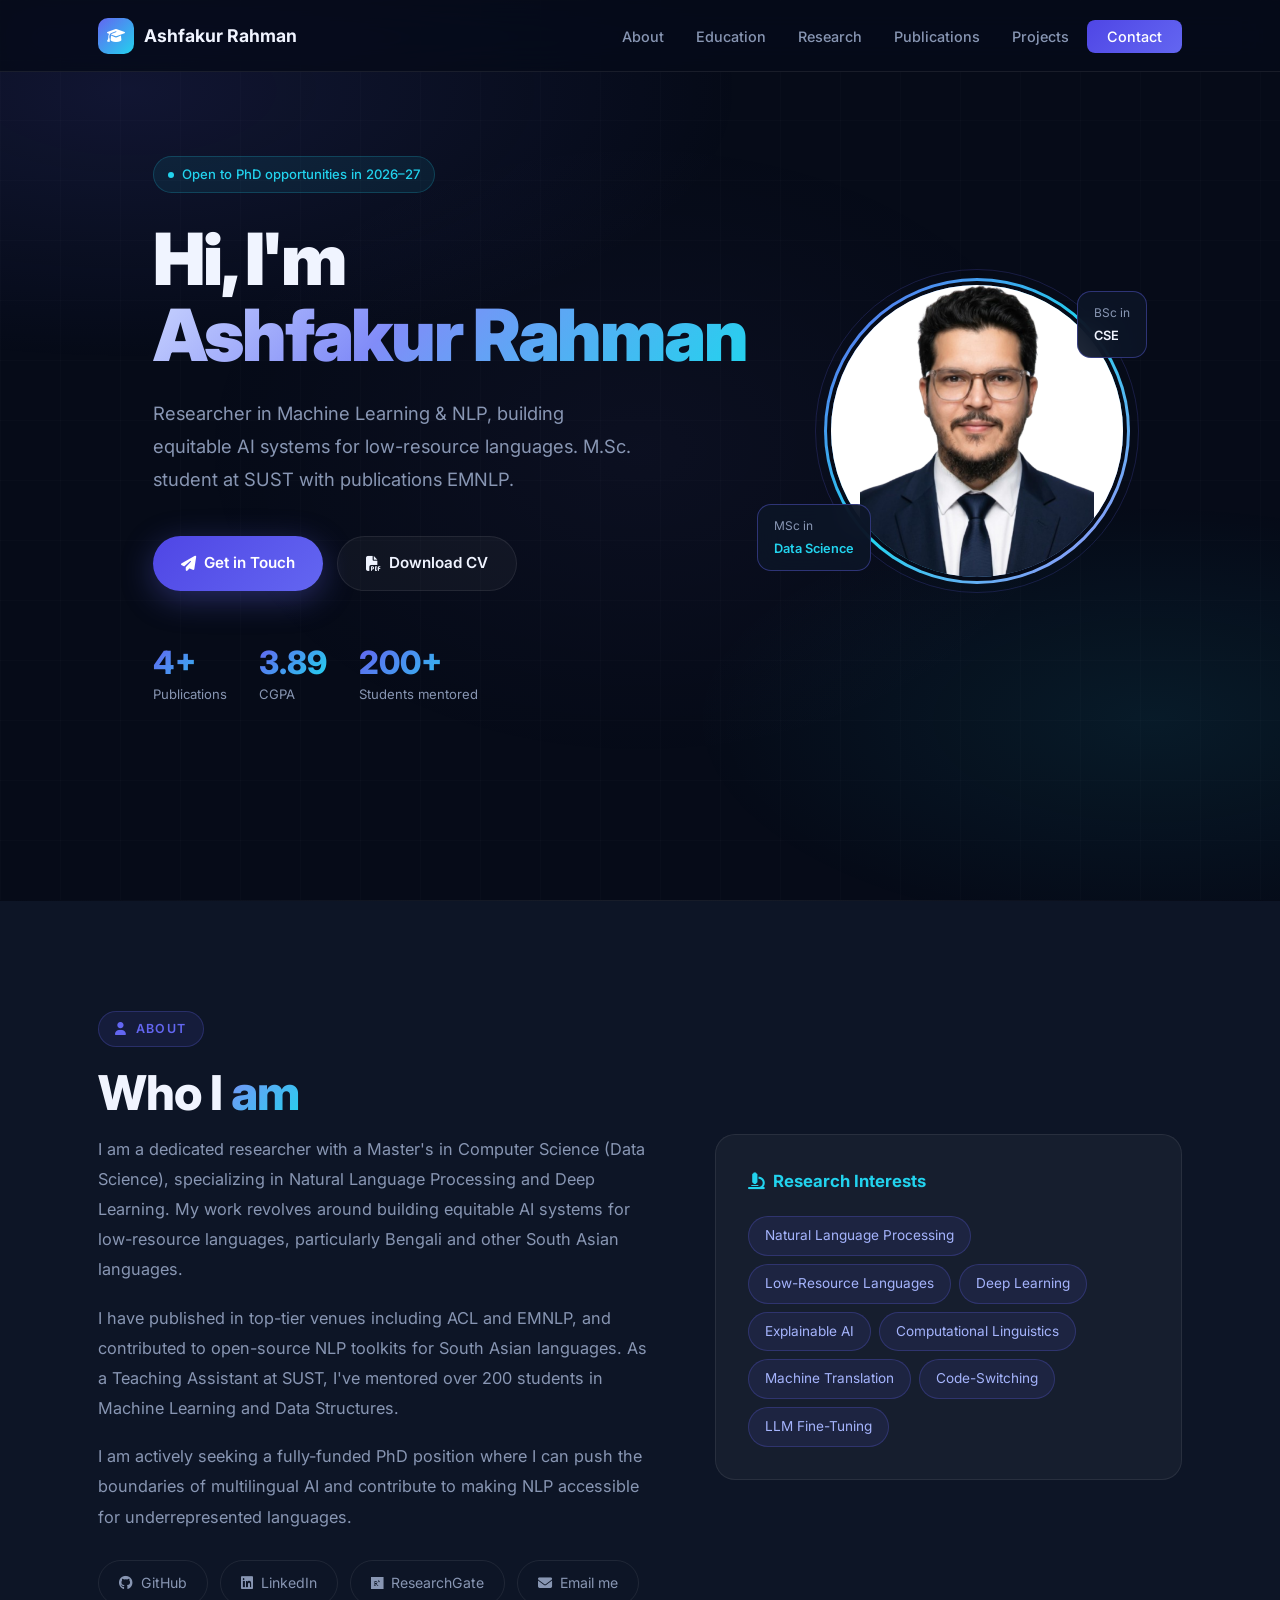
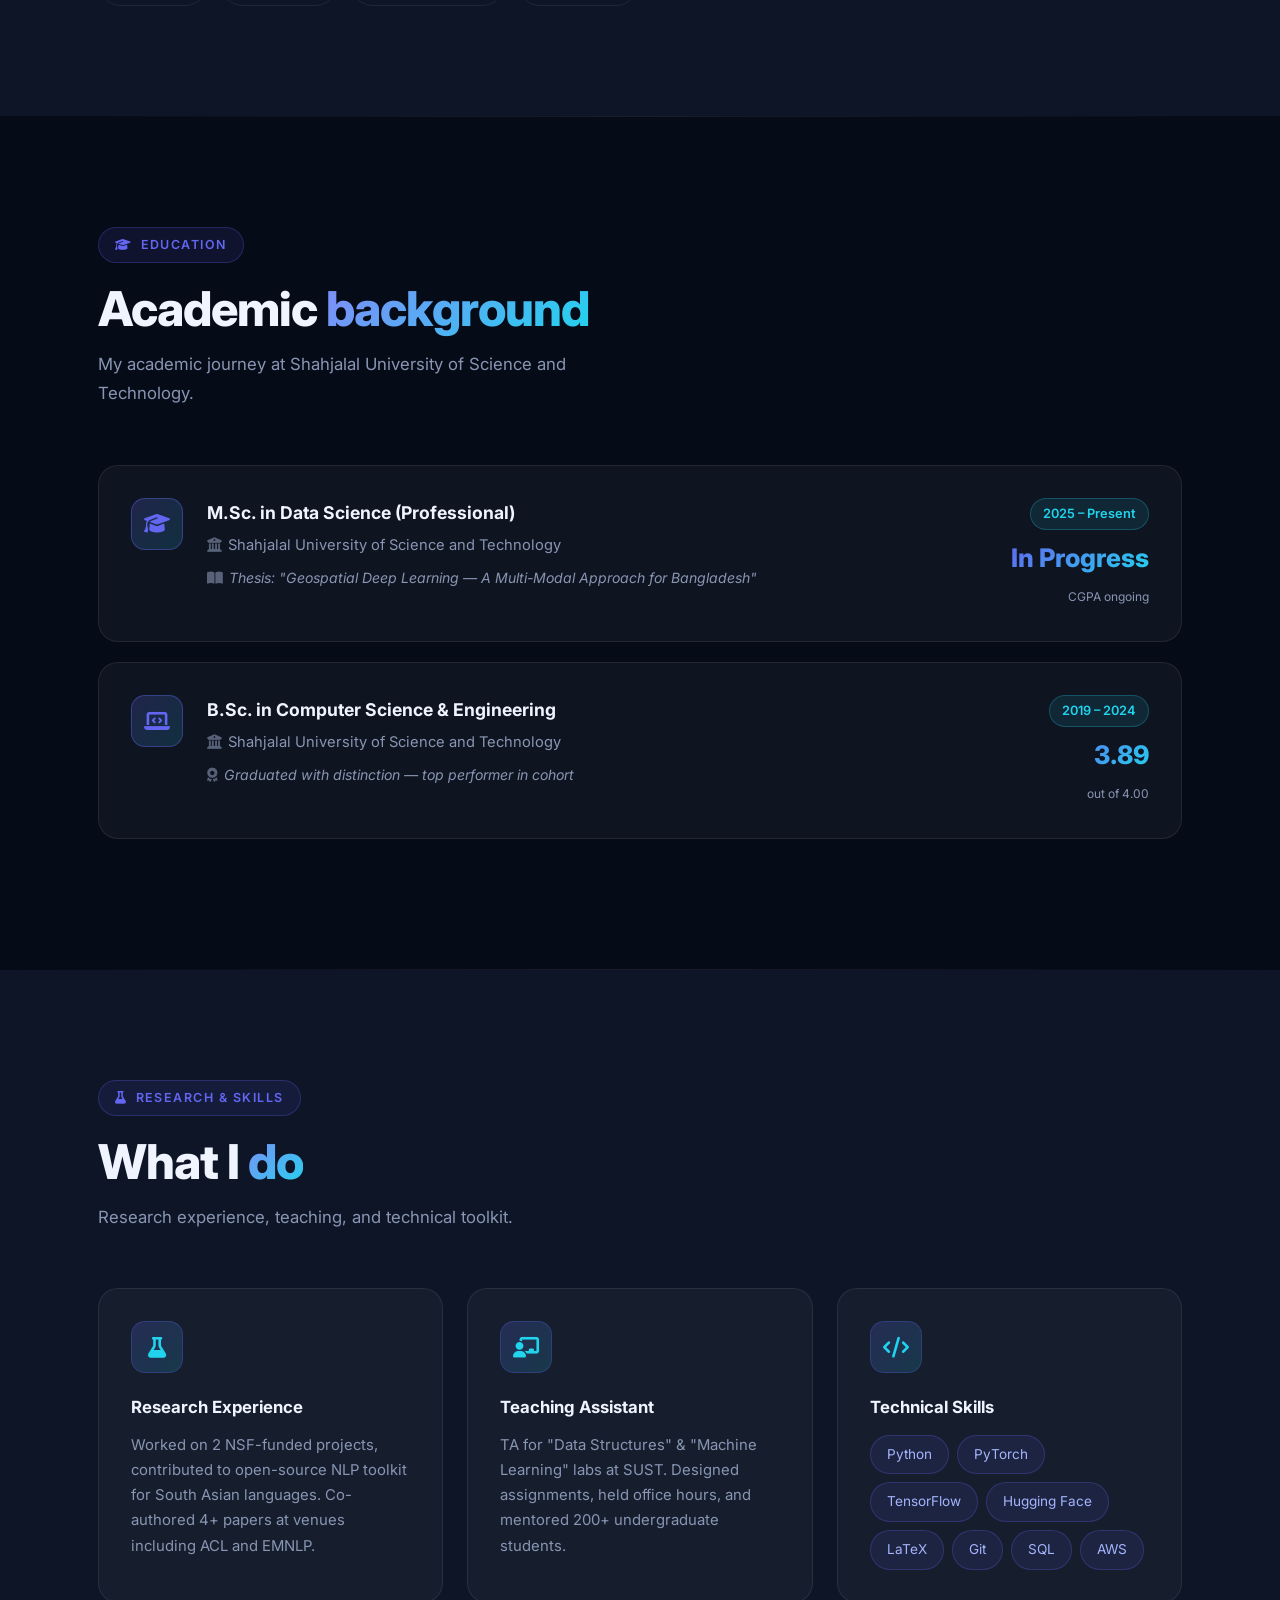
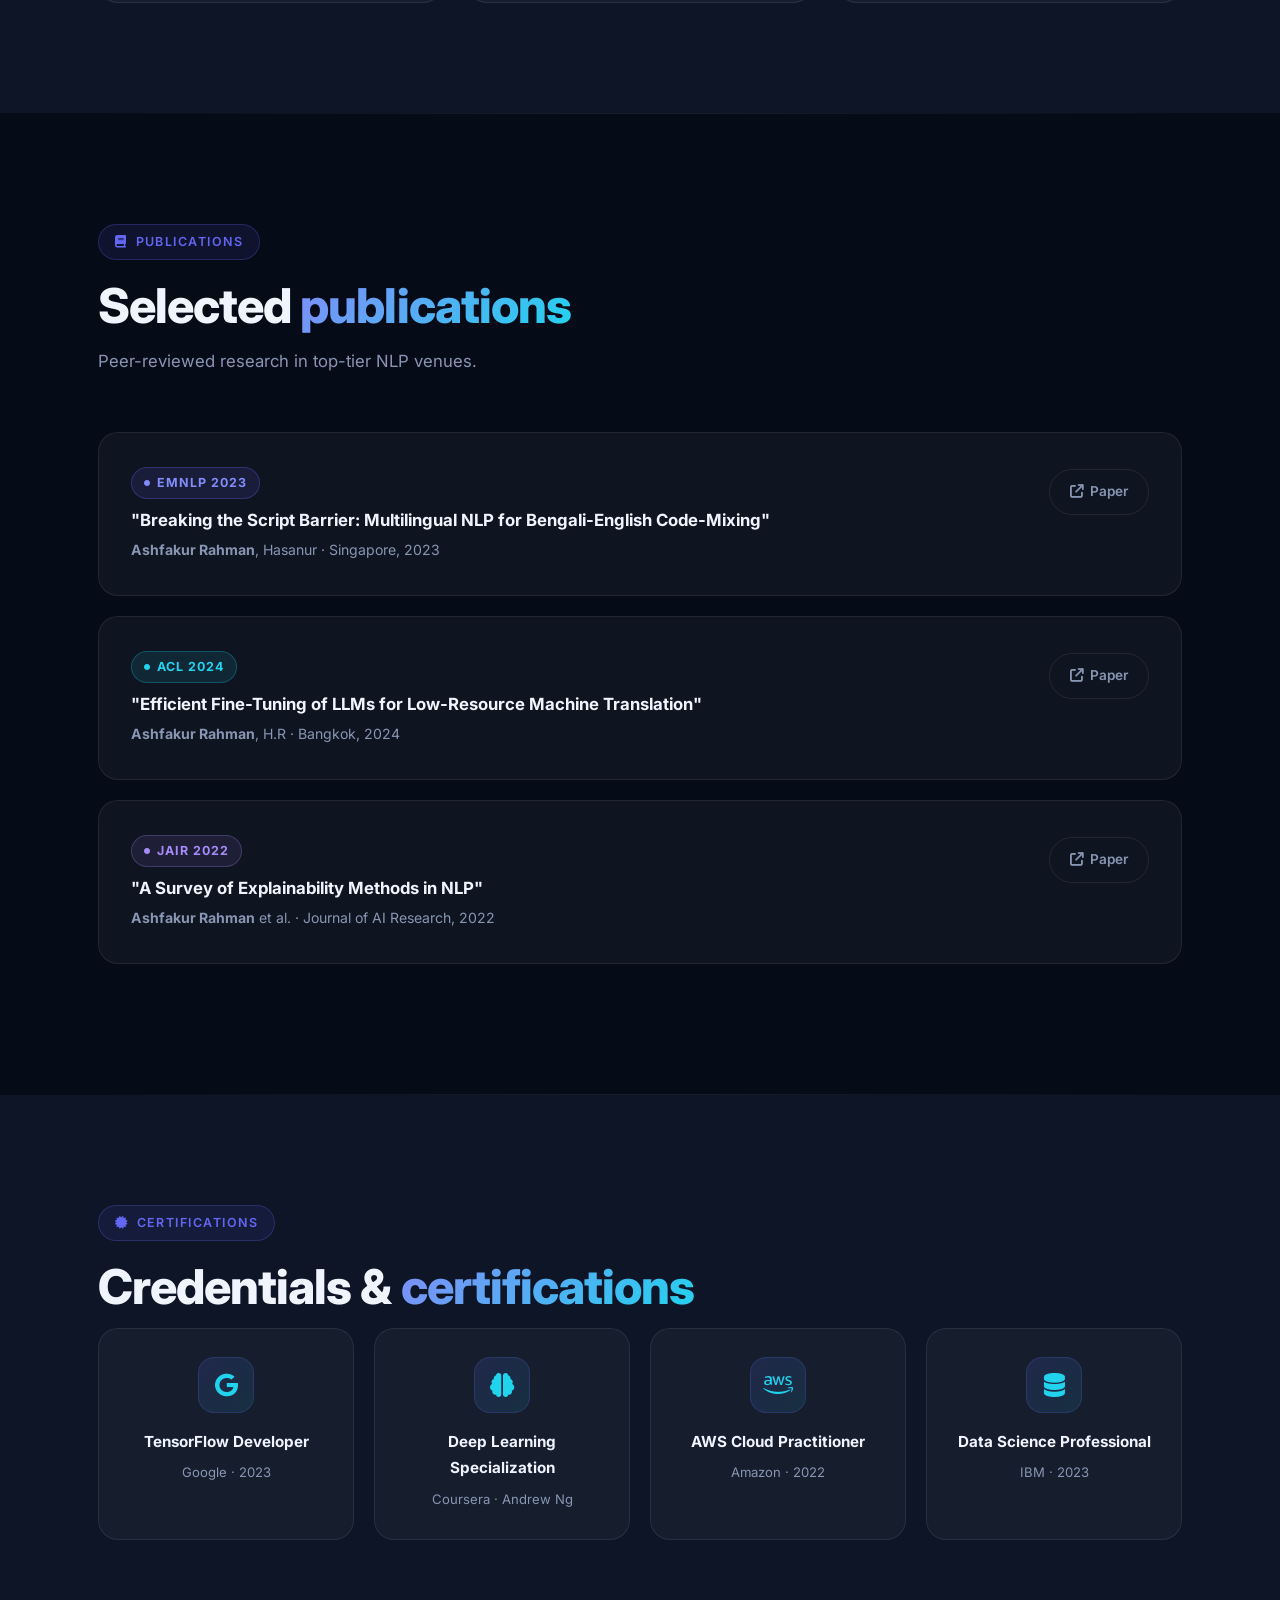
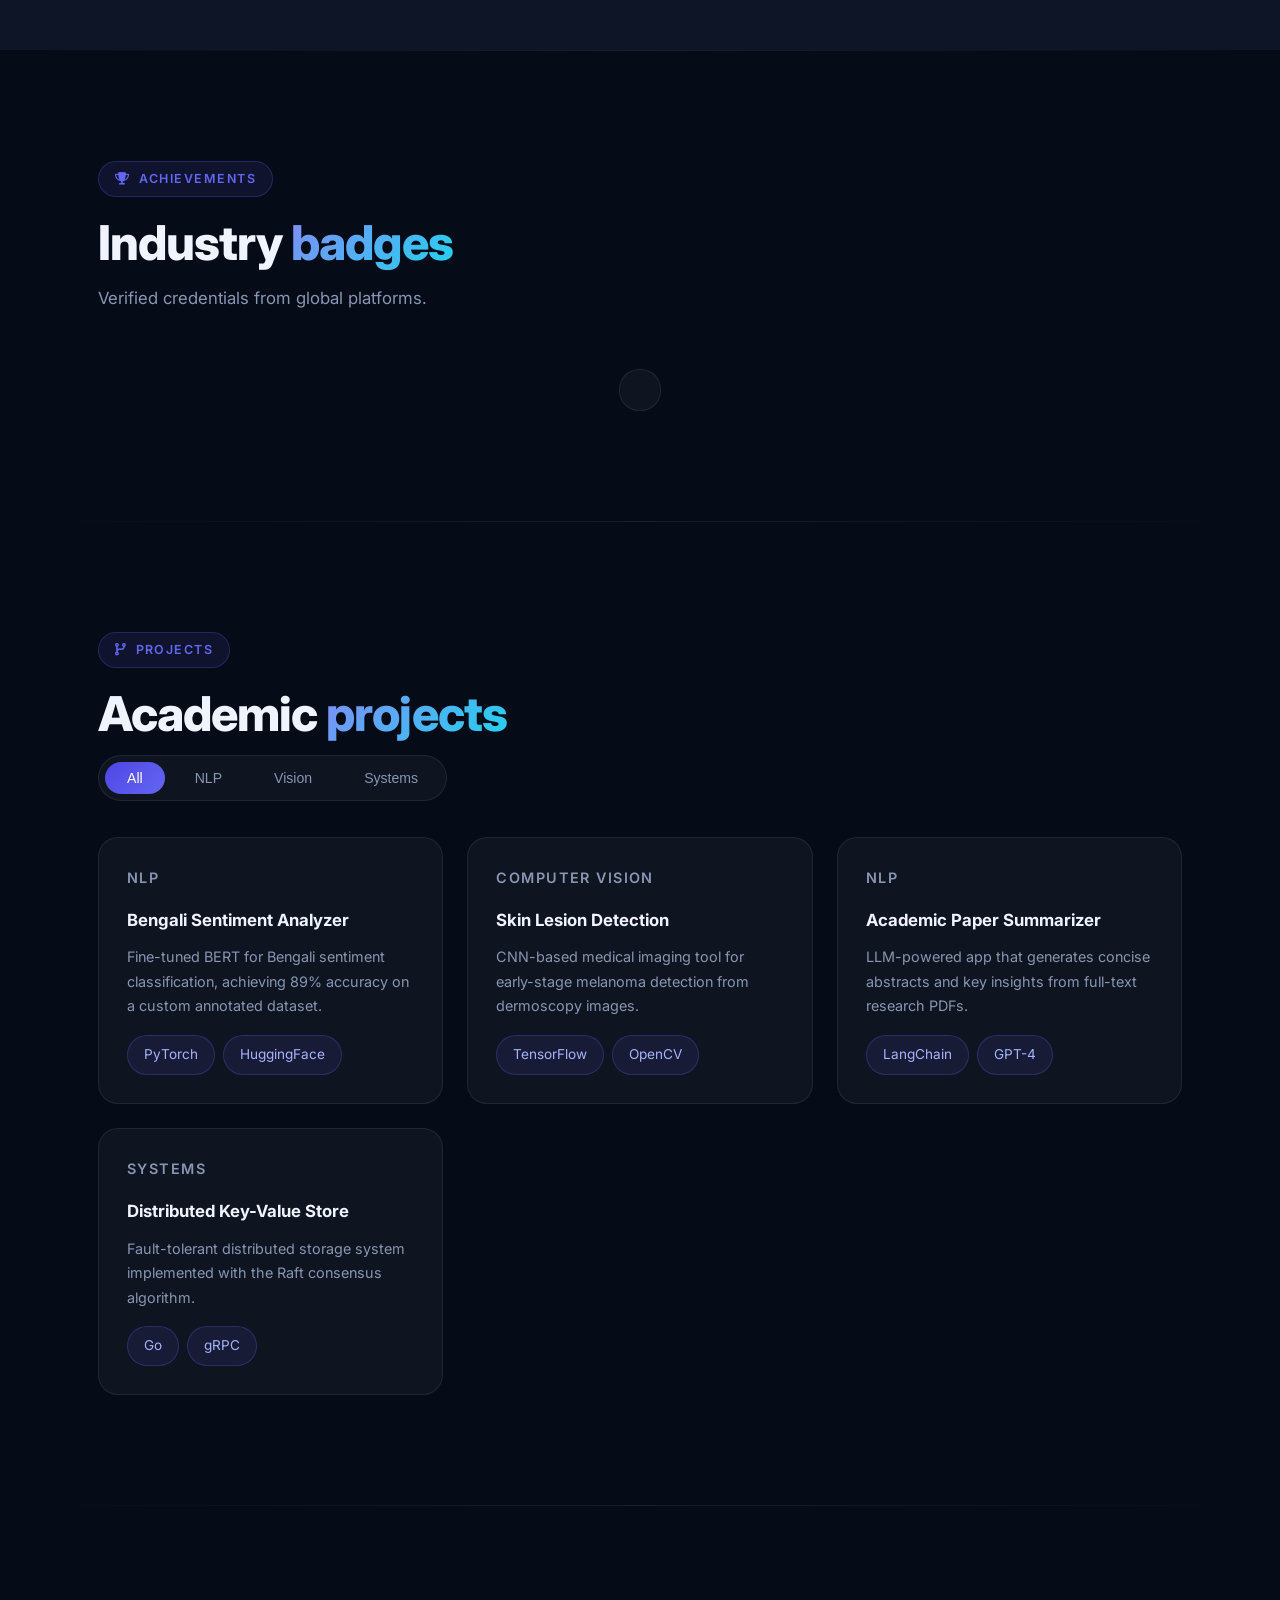
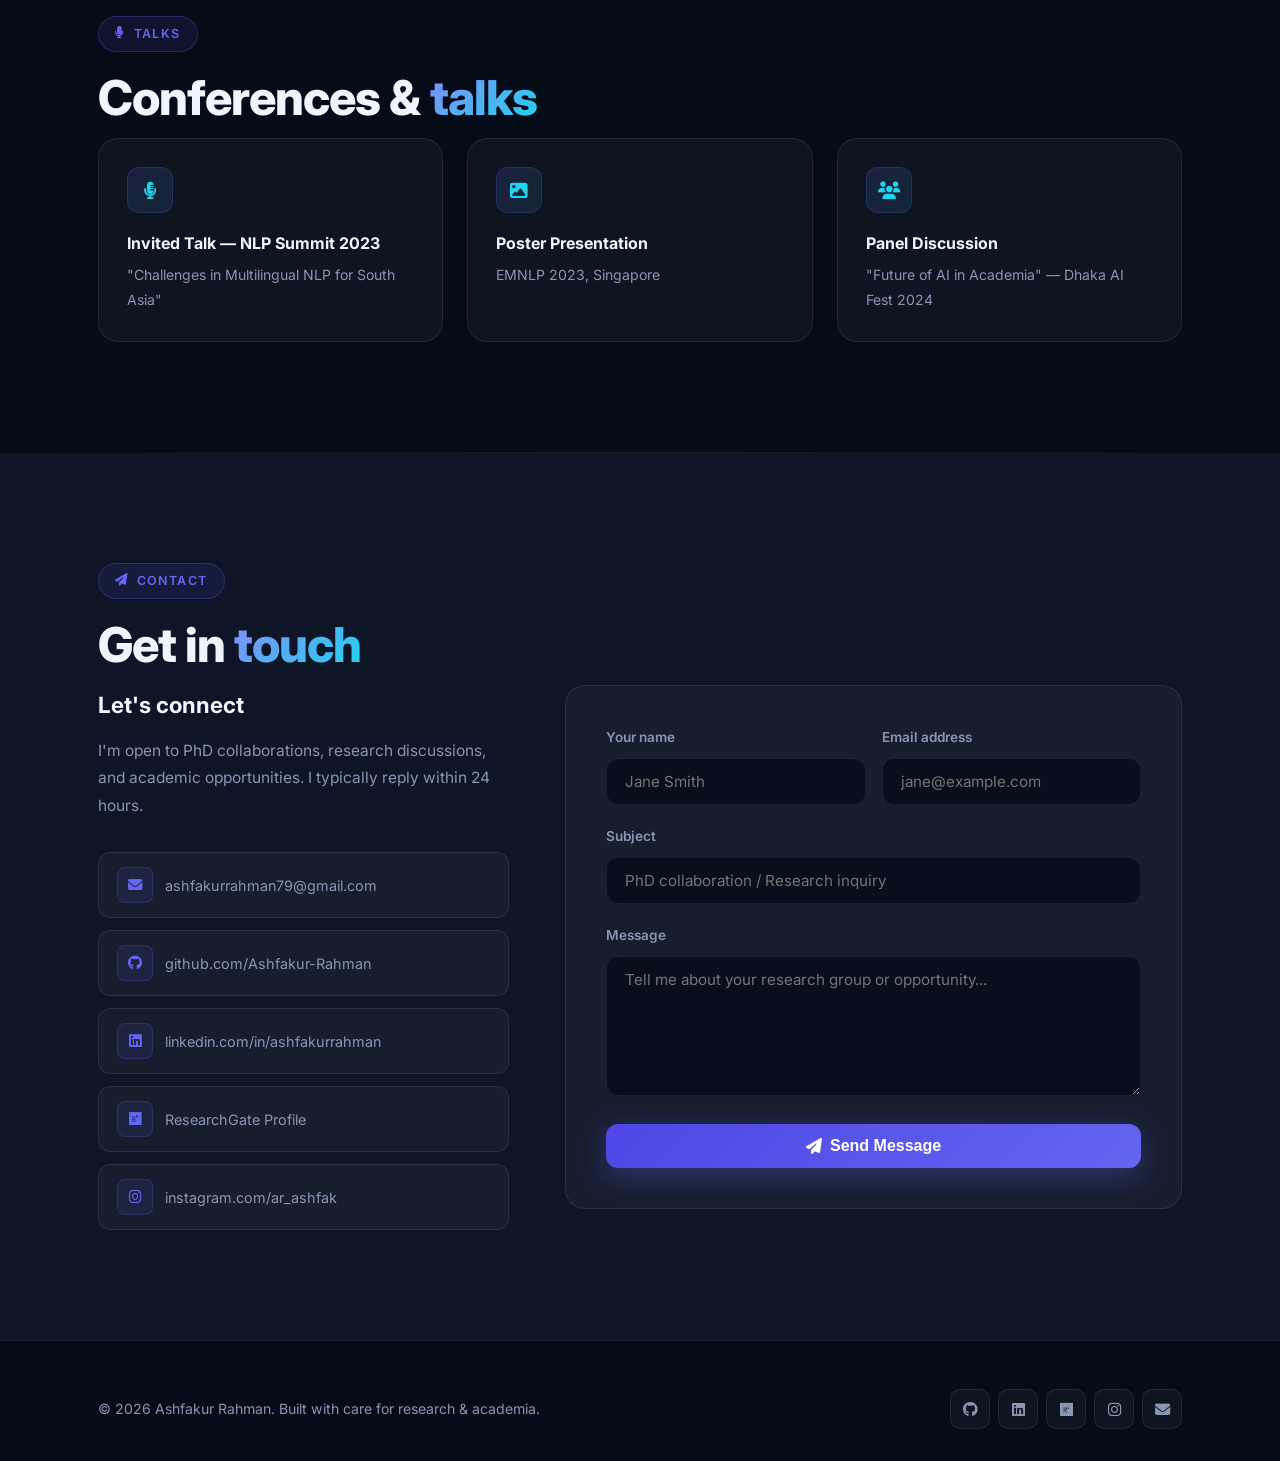
==== index.html @ 9d77452c "Update index.html" ====
<!DOCTYPE html>
<html lang="en">
<head>
  <meta charset="UTF-8" />
  <meta name="viewport" content="width=device-width, initial-scale=1.0" />
  <meta name="description" content="Academic Portfolio of Ashfakur Rahman - PhD Applicant, Researcher, Machine Learning & NLP" />
  <title>Ashfakur Rahman | Academic Portfolio</title>
  <link rel="stylesheet" href="https://unpkg.com/aos@2.3.1/dist/aos.css" />
  <link rel="stylesheet" href="https://cdnjs.cloudflare.com/ajax/libs/font-awesome/6.5.1/css/all.min.css" />
  <link rel="preconnect" href="https://fonts.googleapis.com">
  <link rel="preconnect" href="https://fonts.gstatic.com" crossorigin>
  <link href="https://fonts.googleapis.com/css2?family=Inter:wght@300;400;500;600;700;800;900&family=JetBrains+Mono:wght@400;500&display=swap" rel="stylesheet">
  <style>
    *, *::before, *::after { margin: 0; padding: 0; box-sizing: border-box; }

    :root {
      --primary: #6366f1;
      --primary-dark: #4f46e5;
      --accent: #22d3ee;
      --accent2: #a78bfa;
      --bg: #060b18;
      --bg2: #0d1526;
      --surface: rgba(255,255,255,0.04);
      --surface-hover: rgba(255,255,255,0.07);
      --border: rgba(255,255,255,0.08);
      --border-accent: rgba(99,102,241,0.4);
      --text: #f0f4ff;
      --text-muted: #8896b3;
      --text-dim: #4a5568;
      --radius: 20px;
      --radius-sm: 12px;
      --t: 0.3s cubic-bezier(0.4,0,0.2,1);
      --glow-primary: 0 0 40px rgba(99,102,241,0.2);
      --glow-accent: 0 0 30px rgba(34,211,238,0.15);
    }

    html { scroll-behavior: smooth; }

    body {
      font-family: 'Inter', system-ui, sans-serif;
      background: var(--bg);
      color: var(--text);
      line-height: 1.75;
      overflow-x: hidden;
    }

    /* Animated BG */
    body::before {
      content: '';
      position: fixed;
      inset: 0;
      background:
        radial-gradient(ellipse 80% 50% at 10% 10%, rgba(99,102,241,0.12) 0%, transparent 60%),
        radial-gradient(ellipse 60% 40% at 90% 80%, rgba(34,211,238,0.08) 0%, transparent 60%),
        radial-gradient(ellipse 50% 50% at 50% 50%, rgba(167,139,250,0.04) 0%, transparent 70%);
      z-index: -1;
    }

    /* Grid overlay */
    body::after {
      content: '';
      position: fixed;
      inset: 0;
      background-image: linear-gradient(rgba(255,255,255,0.015) 1px, transparent 1px),
                        linear-gradient(90deg, rgba(255,255,255,0.015) 1px, transparent 1px);
      background-size: 60px 60px;
      z-index: -1;
    }

    a { color: inherit; text-decoration: none; }

    .container { max-width: 1140px; margin: 0 auto; padding: 0 28px; }

    section { padding: 110px 0; }

    .section-label {
      display: inline-flex;
      align-items: center;
      gap: 8px;
      font-size: 0.78rem;
      font-weight: 600;
      letter-spacing: 0.12em;
      text-transform: uppercase;
      color: var(--primary);
      background: rgba(99,102,241,0.1);
      border: 1px solid rgba(99,102,241,0.25);
      padding: 6px 16px;
      border-radius: 50px;
      margin-bottom: 20px;
    }

    .section-title {
      font-size: clamp(2rem, 4vw, 3rem);
      font-weight: 800;
      line-height: 1.1;
      margin-bottom: 14px;
      letter-spacing: -0.02em;
    }

    .section-title .grad {
      background: linear-gradient(135deg, #818cf8 0%, #22d3ee 100%);
      -webkit-background-clip: text;
      -webkit-text-fill-color: transparent;
    }

    .section-sub {
      font-size: 1.05rem;
      color: var(--text-muted);
      margin-bottom: 56px;
      max-width: 540px;
    }

    /* ===== NAVBAR ===== */
    header {
      position: fixed;
      top: 0; left: 0;
      width: 100%;
      z-index: 1000;
      padding: 0;
    }

    header::before {
      content: '';
      position: absolute;
      inset: 0;
      background: rgba(6,11,24,0.85);
      backdrop-filter: blur(20px) saturate(180%);
      border-bottom: 1px solid var(--border);
      z-index: -1;
    }

    nav {
      display: flex;
      justify-content: space-between;
      align-items: center;
      height: 72px;
    }

    .logo {
      display: flex;
      align-items: center;
      gap: 10px;
      font-size: 1.1rem;
      font-weight: 700;
      color: var(--text);
    }

    .logo-icon {
      width: 36px; height: 36px;
      background: linear-gradient(135deg, var(--primary), var(--accent));
      border-radius: 10px;
      display: flex;
      align-items: center;
      justify-content: center;
      font-size: 0.9rem;
      font-weight: 800;
      color: white;
      font-family: 'JetBrains Mono', monospace;
    }

    .nav-links {
      display: flex;
      align-items: center;
      gap: 4px;
      list-style: none;
    }

    .nav-links a {
      font-size: 0.9rem;
      font-weight: 500;
      padding: 8px 14px;
      border-radius: 8px;
      color: var(--text-muted);
      transition: color var(--t), background var(--t);
    }

    .nav-links a:hover {
      color: var(--text);
      background: var(--surface-hover);
    }

    .nav-cta {
      background: linear-gradient(135deg, var(--primary-dark), var(--primary)) !important;
      color: white !important;
      padding: 8px 20px !important;
    }

    .hamburger {
      display: none;
      background: none;
      border: none;
      color: var(--text);
      font-size: 1.4rem;
      cursor: pointer;
      padding: 8px;
    }

    .mobile-menu {
      display: none;
      position: fixed;
      top: 72px; right: 0;
      width: 260px;
      background: rgba(6,11,24,0.98);
      backdrop-filter: blur(20px);
      border-left: 1px solid var(--border);
      border-bottom: 1px solid var(--border);
      border-radius: 0 0 0 var(--radius);
      padding: 20px;
      flex-direction: column;
      gap: 4px;
      z-index: 999;
      transform: translateX(100%);
      transition: transform var(--t);
    }

    .mobile-menu.active {
      display: flex;
      transform: translateX(0);
    }

    .mobile-menu a {
      padding: 12px 16px;
      border-radius: 10px;
      font-size: 0.95rem;
      color: var(--text-muted);
      transition: all var(--t);
    }

    .mobile-menu a:hover {
      background: var(--surface);
      color: var(--text);
    }

    /* ===== HERO ===== */
    .hero {
      min-height: 100vh;
      display: flex;
      align-items: center;
      padding-top: 72px;
      position: relative;
    }

    .hero-inner {
      display: grid;
      grid-template-columns: 1fr auto;
      gap: 80px;
      align-items: center;
      width: 100%;
    }

    .hero-badge {
      display: inline-flex;
      align-items: center;
      gap: 8px;
      background: rgba(34,211,238,0.08);
      border: 1px solid rgba(34,211,238,0.2);
      color: var(--accent);
      font-size: 0.82rem;
      font-weight: 500;
      padding: 6px 14px;
      border-radius: 50px;
      margin-bottom: 28px;
    }

    .hero-badge .dot {
      width: 6px; height: 6px;
      background: var(--accent);
      border-radius: 50%;
      animation: pulse 2s infinite;
    }

    @keyframes pulse {
      0%, 100% { opacity: 1; transform: scale(1); }
      50% { opacity: 0.5; transform: scale(0.8); }
    }

    .hero h1 {
      font-size: clamp(2.8rem, 6vw, 4.5rem);
      font-weight: 900;
      line-height: 1.05;
      letter-spacing: -0.03em;
      margin-bottom: 24px;
    }

    .hero h1 .name {
      background: linear-gradient(135deg, #c7d2fe 0%, #818cf8 40%, #22d3ee 100%);
      -webkit-background-clip: text;
      -webkit-text-fill-color: transparent;
      display: block;
    }

    .hero-desc {
      font-size: 1.15rem;
      color: var(--text-muted);
      max-width: 480px;
      margin-bottom: 40px;
      line-height: 1.8;
    }

    .hero-btns {
      display: flex;
      gap: 14px;
      flex-wrap: wrap;
      margin-bottom: 56px;
    }

    .btn {
      display: inline-flex;
      align-items: center;
      gap: 8px;
      padding: 13px 28px;
      border-radius: 50px;
      font-weight: 600;
      font-size: 0.95rem;
      cursor: pointer;
      border: none;
      transition: all var(--t);
    }

    .btn-primary {
      background: linear-gradient(135deg, var(--primary-dark), var(--primary));
      color: white;
      box-shadow: 0 8px 32px rgba(99,102,241,0.35);
    }

    .btn-primary:hover {
      transform: translateY(-2px);
      box-shadow: 0 16px 40px rgba(99,102,241,0.5);
    }

    .btn-outline {
      background: var(--surface);
      border: 1px solid var(--border);
      color: var(--text);
    }

    .btn-outline:hover {
      background: var(--surface-hover);
      border-color: rgba(255,255,255,0.15);
      transform: translateY(-2px);
    }

    .hero-stats {
      display: flex;
      gap: 32px;
    }

    .stat {
      display: flex;
      flex-direction: column;
    }

    .stat-num {
      font-size: 2rem;
      font-weight: 800;
      background: linear-gradient(135deg, var(--primary), var(--accent));
      -webkit-background-clip: text;
      -webkit-text-fill-color: transparent;
      line-height: 1;
    }

    .stat-label {
      font-size: 0.82rem;
      color: var(--text-muted);
      margin-top: 4px;
    }

    .hero-image-wrap {
      position: relative;
    }

    .hero-image-ring {
      position: relative;
      width: 300px; height: 300px;
    }

    .hero-image-ring::before {
      content: '';
      position: absolute;
      inset: -3px;
      background: linear-gradient(135deg, var(--primary), var(--accent), var(--accent2));
      border-radius: 50%;
      z-index: 0;
      animation: spin 8s linear infinite;
    }

    .hero-image-ring::after {
      content: '';
      position: absolute;
      inset: -12px;
      border-radius: 50%;
      border: 1px solid rgba(99,102,241,0.2);
      animation: spin 12s linear infinite reverse;
    }

    @keyframes spin {
      to { transform: rotate(360deg); }
    }

    .hero-image-ring img {
      position: relative;
      z-index: 1;
      width: 100%;
      height: 100%;
      border-radius: 50%;
      object-fit: cover;
      border: 4px solid var(--bg);
    }

    .hero-float-card {
  	position: absolute;
  	background: rgba(13,21,38,0.92);
  	border: 1px solid var(--border-accent);
  	backdrop-filter: blur(14px);
  	border-radius: 14px;
  	padding: 10px 16px;
  	font-size: 0.8rem;
  	white-space: nowrap;
  	z-index: 5;
  	pointer-events: none;
	}

	/* Desktop-এ কার্ড ১ ইমেজের বাম দিকে, নিচে */
	.hero-float-card.card-1 {
  	bottom: 10px;
  	left: -70px;  /* একটু বাইরে রাখলাম */
	}

	/* Desktop-এ কার্ড ২ ইমেজের ডান দিকে, উপরে */
	.hero-float-card.card-2 {
  	top: 10px;
  	right: -20px;
	}

    .float-label { color: var(--text-muted); font-size: 0.75rem; margin-bottom: 2px; }
    .float-val { color: var(--text); font-weight: 600; }
    .float-accent { color: var(--accent); }

    /* ===== ABOUT ===== */
    #about { background: var(--bg2); }

    .about-grid {
      display: grid;
      grid-template-columns: 1.2fr 1fr;
      gap: 56px;
      align-items: start;
    }

    .about-text p {
      color: var(--text-muted);
      margin-bottom: 18px;
      font-size: 1.02rem;
      line-height: 1.85;
    }

    .about-links {
      display: flex;
      gap: 12px;
      flex-wrap: wrap;
      margin-top: 28px;
    }

    .about-link {
      display: flex;
      align-items: center;
      gap: 8px;
      padding: 10px 20px;
      border-radius: 50px;
      border: 1px solid var(--border);
      font-size: 0.88rem;
      color: var(--text-muted);
      transition: all var(--t);
    }

    .about-link:hover {
      border-color: var(--primary);
      color: var(--text);
      background: rgba(99,102,241,0.08);
    }

    .interests-box {
      background: var(--surface);
      border: 1px solid var(--border);
      border-radius: var(--radius);
      padding: 32px;
    }

    .interests-box h3 {
      font-size: 1.05rem;
      font-weight: 700;
      margin-bottom: 20px;
      color: var(--accent);
    }

    .tags {
      display: flex;
      flex-wrap: wrap;
      gap: 8px;
    }

    .tag {
      padding: 7px 16px;
      border-radius: 50px;
      background: rgba(99,102,241,0.1);
      border: 1px solid rgba(99,102,241,0.25);
      font-size: 0.85rem;
      color: #a5b4fc;
      transition: all var(--t);
    }

    .tag:hover {
      background: rgba(99,102,241,0.2);
      transform: translateY(-1px);
    }

    /* ===== EDUCATION ===== */
    .edu-card {
      background: var(--surface);
      border: 1px solid var(--border);
      border-radius: var(--radius);
      padding: 32px;
      margin-bottom: 20px;
      display: grid;
      grid-template-columns: auto 1fr auto;
      gap: 24px;
      align-items: start;
      transition: all var(--t);
      position: relative;
      overflow: hidden;
    }

    .edu-card::before {
      content: '';
      position: absolute;
      left: 0; top: 0; bottom: 0;
      width: 3px;
      background: linear-gradient(to bottom, var(--primary), var(--accent));
      opacity: 0;
      transition: opacity var(--t);
    }

    .edu-card:hover {
      border-color: var(--border-accent);
      background: var(--surface-hover);
      transform: translateX(4px);
    }

    .edu-card:hover::before { opacity: 1; }

    .edu-icon {
      width: 52px; height: 52px;
      background: linear-gradient(135deg, rgba(99,102,241,0.2), rgba(34,211,238,0.15));
      border: 1px solid var(--border-accent);
      border-radius: 14px;
      display: flex;
      align-items: center;
      justify-content: center;
      font-size: 1.3rem;
      color: var(--primary);
      flex-shrink: 0;
    }

    .edu-body h3 { font-size: 1.1rem; font-weight: 700; margin-bottom: 4px; }
    .edu-body .inst { color: var(--text-muted); font-size: 0.92rem; margin-bottom: 6px; }
    .edu-body .thesis { color: var(--text-muted); font-size: 0.88rem; font-style: italic; margin-top: 8px; }

    .edu-meta {
      text-align: right;
      flex-shrink: 0;
    }

    .edu-badge {
      display: inline-block;
      background: rgba(34,211,238,0.1);
      border: 1px solid rgba(34,211,238,0.25);
      color: var(--accent);
      font-size: 0.8rem;
      font-weight: 600;
      padding: 4px 12px;
      border-radius: 50px;
      margin-bottom: 6px;
    }

    .cgpa {
      font-size: 1.6rem;
      font-weight: 800;
      background: linear-gradient(135deg, var(--primary), var(--accent));
      -webkit-background-clip: text;
      -webkit-text-fill-color: transparent;
      display: block;
    }

    .cgpa-label { font-size: 0.75rem; color: var(--text-muted); }

    /* ===== RESEARCH & SKILLS ===== */
    #research { background: var(--bg2); }

    .grid-3 {
      display: grid;
      grid-template-columns: repeat(auto-fit, minmax(300px, 1fr));
      gap: 24px;
    }

    .card {
      background: var(--surface);
      border: 1px solid var(--border);
      border-radius: var(--radius);
      padding: 32px;
      transition: all var(--t);
      position: relative;
      overflow: hidden;
    }

    .card::after {
      content: '';
      position: absolute;
      top: 0; left: 0; right: 0;
      height: 1px;
      background: linear-gradient(90deg, transparent, var(--primary), transparent);
      opacity: 0;
      transition: opacity var(--t);
    }

    .card:hover {
      transform: translateY(-6px);
      border-color: var(--border-accent);
      background: var(--surface-hover);
      box-shadow: var(--glow-primary);
    }

    .card:hover::after { opacity: 1; }

    .card-icon-wrap {
      width: 52px; height: 52px;
      border-radius: 14px;
      display: flex;
      align-items: center;
      justify-content: center;
      font-size: 1.3rem;
      margin-bottom: 20px;
      background: linear-gradient(135deg, rgba(99,102,241,0.2), rgba(34,211,238,0.15));
      border: 1px solid rgba(99,102,241,0.25);
      color: var(--accent);
    }

    .card h3 { font-size: 1.05rem; font-weight: 700; margin-bottom: 10px; }
    .card p { font-size: 0.93rem; color: var(--text-muted); line-height: 1.7; }

    /* ===== PUBLICATIONS ===== */
    .pub-item {
      background: var(--surface);
      border: 1px solid var(--border);
      border-radius: var(--radius);
      padding: 32px;
      margin-bottom: 20px;
      display: grid;
      grid-template-columns: 1fr auto;
      gap: 24px;
      align-items: start;
      transition: all var(--t);
      position: relative;
    }

    .pub-item::before {
      content: '';
      position: absolute;
      left: 0; top: 0; bottom: 0;
      width: 3px;
      background: linear-gradient(to bottom, var(--primary), var(--accent));
      border-radius: 0 0 0 var(--radius);
      opacity: 0;
      transition: opacity var(--t);
    }

    .pub-item:hover {
      transform: translateX(4px);
      border-color: var(--border-accent);
      background: var(--surface-hover);
    }

    .pub-item:hover::before { opacity: 1; }

    .pub-venue {
      display: inline-flex;
      align-items: center;
      gap: 6px;
      font-size: 0.78rem;
      font-weight: 700;
      letter-spacing: 0.08em;
      text-transform: uppercase;
      padding: 4px 12px;
      border-radius: 50px;
      margin-bottom: 10px;
    }

    .venue-emnlp {
      background: rgba(99,102,241,0.12);
      border: 1px solid rgba(99,102,241,0.3);
      color: #818cf8;
    }

    .venue-acl {
      background: rgba(34,211,238,0.1);
      border: 1px solid rgba(34,211,238,0.25);
      color: var(--accent);
    }

    .venue-journal {
      background: rgba(167,139,250,0.1);
      border: 1px solid rgba(167,139,250,0.25);
      color: var(--accent2);
    }

    .pub-item h3 { font-size: 1.05rem; font-weight: 700; margin-bottom: 6px; line-height: 1.4; }
    .pub-meta { font-size: 0.88rem; color: var(--text-muted); }

    .pub-link {
      display: inline-flex;
      align-items: center;
      gap: 6px;
      padding: 10px 20px;
      border-radius: 50px;
      border: 1px solid var(--border);
      font-size: 0.85rem;
      font-weight: 600;
      color: var(--text-muted);
      white-space: nowrap;
      transition: all var(--t);
      flex-shrink: 0;
      margin-top: 4px;
    }

    .pub-link:hover {
      background: rgba(99,102,241,0.1);
      border-color: var(--primary);
      color: var(--text);
    }

    /* ===== CERTIFICATIONS ===== */
    #certifications { background: var(--bg2); }

    .cert-grid {
      display: grid;
      grid-template-columns: repeat(auto-fit, minmax(220px, 1fr));
      gap: 20px;
    }

    .cert-item {
      background: var(--surface);
      border: 1px solid var(--border);
      border-radius: var(--radius);
      padding: 28px 24px;
      text-align: center;
      transition: all var(--t);
    }

    .cert-item:hover {
      transform: translateY(-5px);
      border-color: var(--border-accent);
      background: var(--surface-hover);
      box-shadow: var(--glow-primary);
    }

    .cert-icon {
      width: 56px; height: 56px;
      border-radius: 16px;
      display: flex;
      align-items: center;
      justify-content: center;
      font-size: 1.5rem;
      margin: 0 auto 16px;
      background: linear-gradient(135deg, rgba(99,102,241,0.15), rgba(34,211,238,0.1));
      border: 1px solid rgba(99,102,241,0.2);
      color: var(--accent);
    }

    .cert-item h4 { font-size: 0.95rem; font-weight: 700; margin-bottom: 6px; }
    .cert-item p { font-size: 0.82rem; color: var(--text-muted); }

	/* ===== ACHIEVEMENTS & BADGES ===== */
.badge-grid {
  display: flex;
  flex-wrap: wrap;
  gap: 24px;
  justify-content: center;
}

.badge-item {
  background: var(--surface);
  border: 1px solid var(--border);
  border-radius: var(--radius);
  padding: 20px;
  transition: all var(--t);
}

.badge-item:hover {
  transform: translateY(-5px);
  border-color: var(--border-accent);
  box-shadow: var(--glow-primary);
  background: var(--surface-hover);
}

    /* ===== PROJECTS ===== */
    .filter-bar {
      display: flex;
      gap: 8px;
      flex-wrap: wrap;
      margin-bottom: 36px;
      background: var(--surface);
      border: 1px solid var(--border);
      border-radius: 50px;
      padding: 6px;
      width: fit-content;
    }

    .filter-btn {
      padding: 8px 22px;
      border-radius: 50px;
      border: none;
      background: none;
      color: var(--text-muted);
      font-size: 0.88rem;
      font-weight: 500;
      cursor: pointer;
      transition: all var(--t);
    }

    .filter-btn.active, .filter-btn:hover {
      background: linear-gradient(135deg, var(--primary-dark), var(--primary));
      color: white;
    }

    .project-grid {
      display: grid;
      grid-template-columns: repeat(auto-fit, minmax(300px, 1fr));
      gap: 24px;
    }

    .project-card {
      background: var(--surface);
      border: 1px solid var(--border);
      border-radius: var(--radius);
      padding: 28px;
      transition: all var(--t);
      position: relative;
      overflow: hidden;
    }

    .project-card::before {
      content: '';
      position: absolute;
      top: 0; left: 0; right: 0;
      height: 2px;
      background: linear-gradient(90deg, var(--primary), var(--accent));
      transform: scaleX(0);
      transition: transform var(--t);
    }

    .project-card:hover {
      transform: translateY(-6px);
      border-color: var(--border-accent);
      background: var(--surface-hover);
      box-shadow: var(--glow-primary);
    }

    .project-card:hover::before { transform: scaleX(1); }

    .project-cat {
      font-size: 0.75rem;
      font-weight: 600;
      text-transform: uppercase;
      letter-spacing: 0.1em;
      color: var(--accent);
      margin-bottom: 10px;
    }

    .project-card h3 { font-size: 1.05rem; font-weight: 700; margin-bottom: 10px; }
    .project-card p { font-size: 0.9rem; color: var(--text-muted); margin-bottom: 16px; line-height: 1.7; }

    .hidden { display: none !important; }

    /* ===== TALKS ===== */
    .talks-grid {
      display: grid;
      grid-template-columns: repeat(auto-fit, minmax(280px, 1fr));
      gap: 24px;
    }

    .talk-card {
      background: var(--surface);
      border: 1px solid var(--border);
      border-radius: var(--radius);
      padding: 28px;
      transition: all var(--t);
    }

    .talk-card:hover {
      transform: translateY(-5px);
      border-color: var(--border-accent);
      background: var(--surface-hover);
    }

    .talk-icon {
      width: 46px; height: 46px;
      border-radius: 12px;
      display: flex;
      align-items: center;
      justify-content: center;
      font-size: 1.1rem;
      background: linear-gradient(135deg, rgba(99,102,241,0.15), rgba(34,211,238,0.1));
      border: 1px solid rgba(99,102,241,0.2);
      color: var(--accent);
      margin-bottom: 16px;
    }

    .talk-card h4 { font-size: 1rem; font-weight: 700; margin-bottom: 6px; }
    .talk-card p { font-size: 0.88rem; color: var(--text-muted); }

    /* ===== CONTACT ===== */
    #contact { background: var(--bg2); }

    .contact-wrapper {
      display: grid;
      grid-template-columns: 1fr 1.5fr;
      gap: 56px;
      align-items: start;
    }

    .contact-info h3 {
      font-size: 1.4rem;
      font-weight: 700;
      margin-bottom: 12px;
    }

    .contact-info p {
      color: var(--text-muted);
      margin-bottom: 32px;
      font-size: 0.97rem;
      line-height: 1.8;
    }

    .contact-links {
      display: flex;
      flex-direction: column;
      gap: 12px;
    }

    .contact-link-item {
      display: flex;
      align-items: center;
      gap: 12px;
      padding: 14px 18px;
      background: var(--surface);
      border: 1px solid var(--border);
      border-radius: var(--radius-sm);
      transition: all var(--t);
      font-size: 0.9rem;
      color: var(--text-muted);
    }

    .contact-link-item:hover {
      border-color: var(--border-accent);
      background: var(--surface-hover);
      color: var(--text);
      transform: translateX(4px);
    }

    .contact-link-item .link-icon {
      width: 36px; height: 36px;
      border-radius: 8px;
      background: rgba(99,102,241,0.1);
      border: 1px solid rgba(99,102,241,0.2);
      display: flex;
      align-items: center;
      justify-content: center;
      font-size: 0.9rem;
      color: var(--primary);
      flex-shrink: 0;
    }

    .contact-form-box {
      background: var(--surface);
      border: 1px solid var(--border);
      border-radius: var(--radius);
      padding: 40px;
    }

    .form-row {
      display: grid;
      grid-template-columns: 1fr 1fr;
      gap: 16px;
    }

    .form-group {
      margin-bottom: 20px;
    }

    .form-group label {
      display: block;
      font-size: 0.85rem;
      font-weight: 600;
      color: var(--text-muted);
      margin-bottom: 8px;
    }

    .form-group input,
    .form-group textarea {
      width: 100%;
      padding: 13px 18px;
      background: rgba(6,11,24,0.8);
      border: 1px solid var(--border);
      border-radius: var(--radius-sm);
      color: var(--text);
      font-size: 0.95rem;
      font-family: inherit;
      transition: border-color var(--t);
      outline: none;
    }

    .form-group input:focus,
    .form-group textarea:focus {
      border-color: var(--primary);
    }

    .form-group textarea {
      height: 140px;
      resize: vertical;
    }

    /* ===== FOOTER ===== */
    footer {
      padding: 48px 0 32px;
      border-top: 1px solid var(--border);
    }

    .footer-inner {
      display: flex;
      align-items: center;
      justify-content: space-between;
      gap: 24px;
      flex-wrap: wrap;
    }

    .footer-copy { font-size: 0.88rem; color: var(--text-muted); }

    .social-links {
      display: flex;
      gap: 8px;
    }

    .social-link {
      width: 40px; height: 40px;
      background: var(--surface);
      border: 1px solid var(--border);
      border-radius: 10px;
      display: flex;
      align-items: center;
      justify-content: center;
      font-size: 0.95rem;
      color: var(--text-muted);
      transition: all var(--t);
    }

    .social-link:hover {
      background: rgba(99,102,241,0.12);
      border-color: var(--primary);
      color: var(--text);
      transform: translateY(-2px);
    }

    /* ===== DIVIDER ===== */
    .divider {
      height: 1px;
      background: linear-gradient(90deg, transparent, var(--border), transparent);
      margin: 0;
    }

    /* ===== RESPONSIVE ===== */
    @media (max-width: 1024px) {
  .hero-inner { 
    grid-template-columns: 1fr; 
    text-align: center; 
    gap: 48px; 
  }
  .hero-image-wrap { 
    display: flex; 
    justify-content: center; 
    /* overflow: visible; (ডিফল্ট) */
  }
  .hero-desc { 
    margin: 0 auto 40px; 
  }
  .hero-btns { 
    justify-content: center; 
  }
  .hero-stats { 
    justify-content: center; 
  }

  /* Floating cards for mobile */
  .hero-float-card {
    display: block;
    transform: scale(0.7);
    padding: 8px 12px;
    font-size: 0.75rem;
    z-index: 5;
  }
  .hero-float-card.card-1 {
    bottom: 5px;
    left: -40px;
  }
  .hero-float-card.card-2 {
    top: 5px;
    right: -10px;
  }

  .about-grid { grid-template-columns: 1fr; }
  .contact-wrapper { grid-template-columns: 1fr; }
  .nav-links { display: none; }
  .hamburger { display: block; }
}

    @media (max-width: 640px) {
      section { padding: 72px 0; }
      .edu-card { grid-template-columns: auto 1fr; }
      .edu-meta { display: none; }
      .pub-item { grid-template-columns: 1fr; }
      .form-row { grid-template-columns: 1fr; }
      .hero-image-ring { width: 220px; height: 220px; }
      .filter-bar { border-radius: var(--radius); }
    }
  </style>
</head>
<body>

<!-- ===== HEADER ===== -->
<header>
  <div class="container">
    <nav>
      <a href="#home" class="logo">
  		<div class="logo-icon"><i class="fas fa-graduation-cap"></i></div>
  			Ashfakur Rahman
	  </a>
      <ul class="nav-links" id="navLinks">
        <li><a href="#about">About</a></li>
        <li><a href="#education">Education</a></li>
        <li><a href="#research">Research</a></li>
        <li><a href="#publications">Publications</a></li>
        <li><a href="#projects">Projects</a></li>
        <li><a href="#contact" class="nav-cta">Contact</a></li>
      </ul>
      <button class="hamburger" id="hamburgerBtn" aria-label="Toggle menu">
        <i class="fas fa-bars"></i>
      </button>
    </nav>
  </div>
</header>

<!-- Mobile Menu -->
<div class="mobile-menu" id="mobileMenu">
  <a href="#about">About</a>
  <a href="#education">Education</a>
  <a href="#research">Research</a>
  <a href="#publications">Publications</a>
  <a href="#certifications">Certifications</a>
  <a href="#projects">Projects</a>
  <a href="#talks">Talks</a>
  <a href="#contact">Contact</a>
</div>

<!-- ===== HERO ===== -->
<section class="hero" id="home">
  <div class="container">
    <div class="hero-inner">
      <div data-aos="fade-right">
        <div class="hero-badge">
          <span class="dot"></span>
          Open to PhD opportunities in 2026–27
        </div>
        <h1>
          Hi, I'm
          <span class="name">Ashfakur Rahman</span>
        </h1>
        <p class="hero-desc">
          Researcher in Machine Learning & NLP, building equitable AI systems for low-resource languages. M.Sc. student at SUST with publications EMNLP.
        </p>
        <div class="hero-btns">
          <a href="#contact" class="btn btn-primary">
            <i class="fas fa-paper-plane"></i> Get in Touch
          </a>
          	<a href="AFR_CV.pdf" class="btn btn-outline" download="Ashfakur_Rahman_CV.pdf">
  			<i class="fas fa-file-pdf"></i> Download CV
</a>
        </div>
        <div class="hero-stats">
          <div class="stat">
            <span class="stat-num">4+</span>
            <span class="stat-label">Publications</span>
          </div>
          <div class="stat">
            <span class="stat-num">3.89</span>
            <span class="stat-label">CGPA</span>
          </div>
          <div class="stat">
            <span class="stat-num">200+</span>
            <span class="stat-label">Students mentored</span>
          </div>
        </div>
      </div>

      <div class="hero-image-wrap" data-aos="fade-left">
        <div class="hero-image-ring">
          <img src="images/AFR.png" alt="Ashfakur Rahman" />
        </div>
        <div class="hero-float-card card-1">
  <div class="float-label">MSc in</div>
  <div class="float-val float-accent">Data Science</div>
</div>
<div class="hero-float-card card-2">
  <div class="float-label">BSc in</div>
  <div class="float-val">CSE</div>
</div>
      </div>
    </div>
  </div>
</section>

<div class="divider"></div>

<!-- ===== ABOUT ===== -->
<section id="about">
  <div class="container">
    <div class="section-label" data-aos="fade-right"><i class="fas fa-user"></i> About</div>
    <h2 class="section-title" data-aos="fade-right">Who I <span class="grad">am</span></h2>
    <div class="about-grid" data-aos="fade-up">
      <div class="about-text">
        <p>I am a dedicated researcher with a Master's in Computer Science (Data Science), specializing in Natural Language Processing and Deep Learning. My work revolves around building equitable AI systems for low-resource languages, particularly Bengali and other South Asian languages.</p>
        <p>I have published in top-tier venues including ACL and EMNLP, and contributed to open-source NLP toolkits for South Asian languages. As a Teaching Assistant at SUST, I've mentored over 200 students in Machine Learning and Data Structures.</p>
        <p>I am actively seeking a fully-funded PhD position where I can push the boundaries of multilingual AI and contribute to making NLP accessible for underrepresented languages.</p>
        <div class="about-links">
          <a href="https://github.com/Ashfakur-Rahman" target="_blank" rel="noopener" class="about-link">
            <i class="fab fa-github"></i> GitHub
          </a>
          <a href="https://linkedin.com/in/ashfakurrahman" target="_blank" rel="noopener" class="about-link">
            <i class="fab fa-linkedin"></i> LinkedIn
          </a>
          <a href="https://www.researchgate.net/profile/Ashfakur-Rahman-5" target="_blank" rel="noopener" class="about-link">
            <i class="fab fa-researchgate"></i> ResearchGate
          </a>
          <a href="mailto:ashfakurrahman79@gmail.com" class="about-link">
            <i class="fas fa-envelope"></i> Email me
          </a>
        </div>
      </div>
      <div class="interests-box" data-aos="fade-left">
        <h3><i class="fas fa-microscope" style="margin-right:8px;"></i>Research Interests</h3>
        <div class="tags">
          <span class="tag">Natural Language Processing</span>
          <span class="tag">Low-Resource Languages</span>
          <span class="tag">Deep Learning</span>
          <span class="tag">Explainable AI</span>
          <span class="tag">Computational Linguistics</span>
          <span class="tag">Machine Translation</span>
          <span class="tag">Code-Switching</span>
          <span class="tag">LLM Fine-Tuning</span>
        </div>
      </div>
    </div>
  </div>
</section>

<div class="divider"></div>

<!-- ===== EDUCATION ===== -->
<section id="education">
  <div class="container">
    <div class="section-label" data-aos="fade-right"><i class="fas fa-graduation-cap"></i> Education</div>
    <h2 class="section-title" data-aos="fade-right">Academic <span class="grad">background</span></h2>
    <p class="section-sub" data-aos="fade-right">My academic journey at Shahjalal University of Science and Technology.</p>

    <div data-aos="fade-up">
      <div class="edu-card">
        <div class="edu-icon"><i class="fas fa-graduation-cap"></i></div>
        <div class="edu-body">
          <h3>M.Sc. in Data Science (Professional)</h3>
          <p class="inst"><i class="fas fa-university" style="margin-right:6px; opacity:0.6;"></i>Shahjalal University of Science and Technology</p>
          <p class="thesis"><i class="fas fa-book-open" style="margin-right:6px; opacity:0.6;"></i>Thesis: "Geospatial Deep Learning — A Multi-Modal Approach for Bangladesh"</p>
        </div>
        <div class="edu-meta">
          <span class="edu-badge">2025 – Present</span>
          <span class="cgpa">In Progress</span>
          <span class="cgpa-label">CGPA ongoing</span>
        </div>
      </div>

      <div class="edu-card">
        <div class="edu-icon"><i class="fas fa-laptop-code"></i></div>
        <div class="edu-body">
          <h3>B.Sc. in Computer Science & Engineering</h3>
          <p class="inst"><i class="fas fa-university" style="margin-right:6px; opacity:0.6;"></i>Shahjalal University of Science and Technology</p>
          <p class="thesis"><i class="fas fa-award" style="margin-right:6px; opacity:0.6;"></i>Graduated with distinction — top performer in cohort</p>
        </div>
        <div class="edu-meta">
          <span class="edu-badge">2019 – 2024</span>
          <span class="cgpa">3.89</span>
          <span class="cgpa-label">out of 4.00</span>
        </div>
      </div>
    </div>
  </div>
</section>

<div class="divider"></div>

<!-- ===== RESEARCH & SKILLS ===== -->
<section id="research">
  <div class="container">
    <div class="section-label" data-aos="fade-right"><i class="fas fa-flask"></i> Research & Skills</div>
    <h2 class="section-title" data-aos="fade-right">What I <span class="grad">do</span></h2>
    <p class="section-sub" data-aos="fade-right">Research experience, teaching, and technical toolkit.</p>

    <div class="grid-3" data-aos="fade-up">
      <div class="card">
        <div class="card-icon-wrap"><i class="fas fa-flask"></i></div>
        <h3>Research Experience</h3>
        <p>Worked on 2 NSF-funded projects, contributed to open-source NLP toolkit for South Asian languages. Co-authored 4+ papers at venues including ACL and EMNLP.</p>
      </div>
      <div class="card">
        <div class="card-icon-wrap"><i class="fas fa-chalkboard-teacher"></i></div>
        <h3>Teaching Assistant</h3>
        <p>TA for "Data Structures" & "Machine Learning" labs at SUST. Designed assignments, held office hours, and mentored 200+ undergraduate students.</p>
      </div>
      <div class="card">
        <div class="card-icon-wrap"><i class="fas fa-code"></i></div>
        <h3>Technical Skills</h3>
        <div class="tags" style="margin-top:12px;">
          <span class="tag">Python</span>
          <span class="tag">PyTorch</span>
          <span class="tag">TensorFlow</span>
          <span class="tag">Hugging Face</span>
          <span class="tag">LaTeX</span>
          <span class="tag">Git</span>
          <span class="tag">SQL</span>
          <span class="tag">AWS</span>
        </div>
      </div>
    </div>
  </div>
</section>

<div class="divider"></div>

<!-- ===== PUBLICATIONS ===== -->
<section id="publications">
  <div class="container">
    <div class="section-label" data-aos="fade-right"><i class="fas fa-book"></i> Publications</div>
    <h2 class="section-title" data-aos="fade-right">Selected <span class="grad">publications</span></h2>
    <p class="section-sub" data-aos="fade-right">Peer-reviewed research in top-tier NLP venues.</p>

    <div data-aos="fade-up">
      <div class="pub-item">
        <div>
          <span class="pub-venue venue-emnlp"><i class="fas fa-circle" style="font-size:6px;"></i> EMNLP 2023</span>
          <h3>"Breaking the Script Barrier: Multilingual NLP for Bengali-English Code-Mixing"</h3>
          <p class="pub-meta"><strong>Ashfakur Rahman</strong>, Hasanur · Singapore, 2023</p>
        </div>
        <a href="#" class="pub-link"><i class="fas fa-arrow-up-right-from-square"></i> Paper</a>
      </div>

      <div class="pub-item">
        <div>
          <span class="pub-venue venue-acl"><i class="fas fa-circle" style="font-size:6px;"></i> ACL 2024</span>
          <h3>"Efficient Fine-Tuning of LLMs for Low-Resource Machine Translation"</h3>
          <p class="pub-meta"><strong>Ashfakur Rahman</strong>, H.R · Bangkok, 2024</p>
        </div>
        <a href="#" class="pub-link"><i class="fas fa-arrow-up-right-from-square"></i> Paper</a>
      </div>

      <div class="pub-item">
        <div>
          <span class="pub-venue venue-journal"><i class="fas fa-circle" style="font-size:6px;"></i> JAIR 2022</span>
          <h3>"A Survey of Explainability Methods in NLP"</h3>
          <p class="pub-meta"><strong>Ashfakur Rahman</strong> et al. · Journal of AI Research, 2022</p>
        </div>
        <a href="#" class="pub-link"><i class="fas fa-arrow-up-right-from-square"></i> Paper</a>
      </div>
    </div>
  </div>
</section>

<div class="divider"></div>

<!-- ===== CERTIFICATIONS ===== -->
<section id="certifications">
  <div class="container">
    <div class="section-label" data-aos="fade-right"><i class="fas fa-certificate"></i> Certifications</div>
    <h2 class="section-title" data-aos="fade-right">Credentials &amp; <span class="grad">certifications</span></h2>

    <div class="cert-grid" data-aos="fade-up">
      <div class="cert-item">
        <div class="cert-icon"><i class="fab fa-google"></i></div>
        <h4>TensorFlow Developer</h4>
        <p>Google · 2023</p>
      </div>
      <div class="cert-item">
        <div class="cert-icon"><i class="fas fa-brain"></i></div>
        <h4>Deep Learning Specialization</h4>
        <p>Coursera · Andrew Ng</p>
      </div>
      <div class="cert-item">
        <div class="cert-icon"><i class="fab fa-aws"></i></div>
        <h4>AWS Cloud Practitioner</h4>
        <p>Amazon · 2022</p>
      </div>
      <div class="cert-item">
        <div class="cert-icon"><i class="fas fa-database"></i></div>
        <h4>Data Science Professional</h4>
        <p>IBM · 2023</p>
      </div>
    </div>
  </div>
</section>

<div class="divider"></div>

<!-- ===== ACHIEVEMENTS & BADGES ===== -->
<section id="badges">
  <div class="container">
    <div class="section-label" data-aos="fade-right"><i class="fas fa-trophy"></i> Achievements</div>
    <h2 class="section-title" data-aos="fade-right">Industry <span class="grad">badges</span></h2>
    <p class="section-sub" data-aos="fade-right">Verified credentials from global platforms.</p>

    <div class="badge-grid" data-aos="fade-up">
      <div class="badge-item">
        <div data-iframe-width="150" data-iframe-height="270" data-share-badge-id="e4ffb211-8fc3-4fec-a42d-050fe7a0c9df" data-share-badge-host="https://www.credly.com"></div>
      </div>
    </div>
  </div>
</section>

<div class="divider"></div>

<!-- ===== PROJECTS ===== -->
<section id="projects">
  <div class="container">
    <div class="section-label" data-aos="fade-right"><i class="fas fa-code-branch"></i> Projects</div>
    <h2 class="section-title" data-aos="fade-right">Academic <span class="grad">projects</span></h2>

    <div class="filter-bar" data-aos="fade-up">
      <button class="filter-btn active" data-filter="all">All</button>
      <button class="filter-btn" data-filter="nlp">NLP</button>
      <button class="filter-btn" data-filter="vision">Vision</button>
      <button class="filter-btn" data-filter="systems">Systems</button>
    </div>

    <div class="project-grid" data-aos="fade-up" id="projectContainer">
      <div class="project-card" data-category="nlp">
        <p class="project-cat">NLP</p>
        <h3>Bengali Sentiment Analyzer</h3>
        <p>Fine-tuned BERT for Bengali sentiment classification, achieving 89% accuracy on a custom annotated dataset.</p>
        <div class="tags"><span class="tag">PyTorch</span><span class="tag">HuggingFace</span></div>
      </div>
      <div class="project-card" data-category="vision">
        <p class="project-cat">Computer Vision</p>
        <h3>Skin Lesion Detection</h3>
        <p>CNN-based medical imaging tool for early-stage melanoma detection from dermoscopy images.</p>
        <div class="tags"><span class="tag">TensorFlow</span><span class="tag">OpenCV</span></div>
      </div>
      <div class="project-card" data-category="nlp">
        <p class="project-cat">NLP</p>
        <h3>Academic Paper Summarizer</h3>
        <p>LLM-powered app that generates concise abstracts and key insights from full-text research PDFs.</p>
        <div class="tags"><span class="tag">LangChain</span><span class="tag">GPT-4</span></div>
      </div>
      <div class="project-card" data-category="systems">
        <p class="project-cat">Systems</p>
        <h3>Distributed Key-Value Store</h3>
        <p>Fault-tolerant distributed storage system implemented with the Raft consensus algorithm.</p>
        <div class="tags"><span class="tag">Go</span><span class="tag">gRPC</span></div>
      </div>
    </div>
  </div>
</section>

<div class="divider"></div>

<!-- ===== TALKS ===== -->
<section id="talks">
  <div class="container">
    <div class="section-label" data-aos="fade-right"><i class="fas fa-microphone"></i> Talks</div>
    <h2 class="section-title" data-aos="fade-right">Conferences &amp; <span class="grad">talks</span></h2>

    <div class="talks-grid" data-aos="fade-up">
      <div class="talk-card">
        <div class="talk-icon"><i class="fas fa-microphone-alt"></i></div>
        <h4>Invited Talk — NLP Summit 2023</h4>
        <p>"Challenges in Multilingual NLP for South Asia"</p>
      </div>
      <div class="talk-card">
        <div class="talk-icon"><i class="fas fa-image"></i></div>
        <h4>Poster Presentation</h4>
        <p>EMNLP 2023, Singapore</p>
      </div>
      <div class="talk-card">
        <div class="talk-icon"><i class="fas fa-users"></i></div>
        <h4>Panel Discussion</h4>
        <p>"Future of AI in Academia" — Dhaka AI Fest 2024</p>
      </div>
    </div>
  </div>
</section>

<div class="divider"></div>

<!-- ===== CONTACT ===== -->
<section id="contact">
  <div class="container">
    <div class="section-label" data-aos="fade-right"><i class="fas fa-paper-plane"></i> Contact</div>
    <h2 class="section-title" data-aos="fade-right">Get in <span class="grad">touch</span></h2>

    <div class="contact-wrapper" data-aos="fade-up">
      <div class="contact-info">
        <h3>Let's connect</h3>
        <p>I'm open to PhD collaborations, research discussions, and academic opportunities. I typically reply within 24 hours.</p>
        <div class="contact-links">
          <a href="mailto:ashfakurrahman79@gmail.com" class="contact-link-item">
            <span class="link-icon"><i class="fas fa-envelope"></i></span>
            ashfakurrahman79@gmail.com
          </a>
          <a href="https://github.com/Ashfakur-Rahman" target="_blank" rel="noopener" class="contact-link-item">
            <span class="link-icon"><i class="fab fa-github"></i></span>
            github.com/Ashfakur-Rahman
          </a>
          <a href="https://linkedin.com/in/ashfakurrahman" target="_blank" rel="noopener" class="contact-link-item">
            <span class="link-icon"><i class="fab fa-linkedin"></i></span>
            linkedin.com/in/ashfakurrahman
          </a>
          <a href="https://www.researchgate.net/profile/Ashfakur-Rahman-5" target="_blank" rel="noopener" class="contact-link-item">
            <span class="link-icon"><i class="fab fa-researchgate"></i></span>
            ResearchGate Profile
          </a>
          <a href="https://instagram.com/ar_ashfak" target="_blank" rel="noopener" class="contact-link-item">
            <span class="link-icon"><i class="fab fa-instagram"></i></span>
            instagram.com/ar_ashfak
          </a>
        </div>
      </div>

      <div class="contact-form-box">
        <form action="https://formspree.io/f/mbdwgypz" method="POST">
          <div class="form-row">
            <div class="form-group">
              <label for="name">Your name</label>
              <input type="text" id="name" name="name" placeholder="Jane Smith" required />
            </div>
            <div class="form-group">
              <label for="email">Email address</label>
              <input type="email" id="email" name="_replyto" placeholder="jane@example.com" required />
            </div>
          </div>
          <div class="form-group">
            <label for="subject">Subject</label>
            <input type="text" id="subject" name="subject" placeholder="PhD collaboration / Research inquiry" />
          </div>
          <div class="form-group">
            <label for="message">Message</label>
            <textarea id="message" name="message" placeholder="Tell me about your research group or opportunity..." required></textarea>
          </div>
          <button type="submit" class="btn btn-primary" style="width:100%; justify-content:center; border-radius:12px; font-size:1rem;">
            <i class="fas fa-paper-plane"></i> Send Message
          </button>
        </form>
      </div>
    </div>
  </div>
</section>

<!-- ===== FOOTER ===== -->
<footer>
  <div class="container">
    <div class="footer-inner">
      <p class="footer-copy">© 2026 Ashfakur Rahman. Built with care for research &amp; academia.</p>
      <div class="social-links">
        <a href="https://github.com/Ashfakur-Rahman" target="_blank" rel="noopener" class="social-link" title="GitHub">
          <i class="fab fa-github"></i>
        </a>
        <a href="https://linkedin.com/in/ashfakurrahman" target="_blank" rel="noopener" class="social-link" title="LinkedIn">
          <i class="fab fa-linkedin"></i>
        </a>
        <a href="https://www.researchgate.net/profile/Ashfakur-Rahman-5" target="_blank" rel="noopener" class="social-link" title="ResearchGate">
          <i class="fab fa-researchgate"></i>
        </a>
        <a href="https://instagram.com/ar_ashfak" target="_blank" rel="noopener" class="social-link" title="Instagram">
          <i class="fab fa-instagram"></i>
        </a>
        <a href="mailto:ashfakurrahman79@gmail.com" class="social-link" title="Email">
          <i class="fas fa-envelope"></i>
        </a>
      </div>
    </div>
  </div>
</footer>

<script src="https://unpkg.com/aos@2.3.1/dist/aos.js"></script>
<script>
  AOS.init({ duration: 700, once: true, offset: 80, easing: 'ease-out-cubic' });

  const hamburger = document.getElementById('hamburgerBtn');
  const mobileMenu = document.getElementById('mobileMenu');

  hamburger.addEventListener('click', () => {
    mobileMenu.classList.toggle('active');
  });

  mobileMenu.querySelectorAll('a').forEach(link => {
    link.addEventListener('click', () => mobileMenu.classList.remove('active'));
  });

  document.addEventListener('click', (e) => {
    if (!hamburger.contains(e.target) && !mobileMenu.contains(e.target)) {
      mobileMenu.classList.remove('active');
    }
  });

  // Project filter
  const filterBtns = document.querySelectorAll('.filter-btn');
  const projects = document.querySelectorAll('#projectContainer .project-card');

  filterBtns.forEach(btn => {
    btn.addEventListener('click', () => {
      filterBtns.forEach(b => b.classList.remove('active'));
      btn.classList.add('active');
      const filter = btn.dataset.filter;
      projects.forEach(proj => {
        if (filter === 'all' || proj.dataset.category === filter) {
          proj.classList.remove('hidden');
        } else {
          proj.classList.add('hidden');
        }
      });
    });
  });

  // Active nav link on scroll
  const sections = document.querySelectorAll('section[id]');
  const navLinks = document.querySelectorAll('.nav-links a');

  window.addEventListener('scroll', () => {
    let current = '';
    sections.forEach(section => {
      if (window.scrollY >= section.offsetTop - 120) {
        current = section.getAttribute('id');
      }
    });
    navLinks.forEach(link => {
      link.style.color = link.getAttribute('href') === '#' + current ? 'var(--text)' : '';
    });
  });
</script>
<script type="text/javascript" async src="//cdn.credly.com/assets/utilities/embed.js"></script>
</body>
</html>
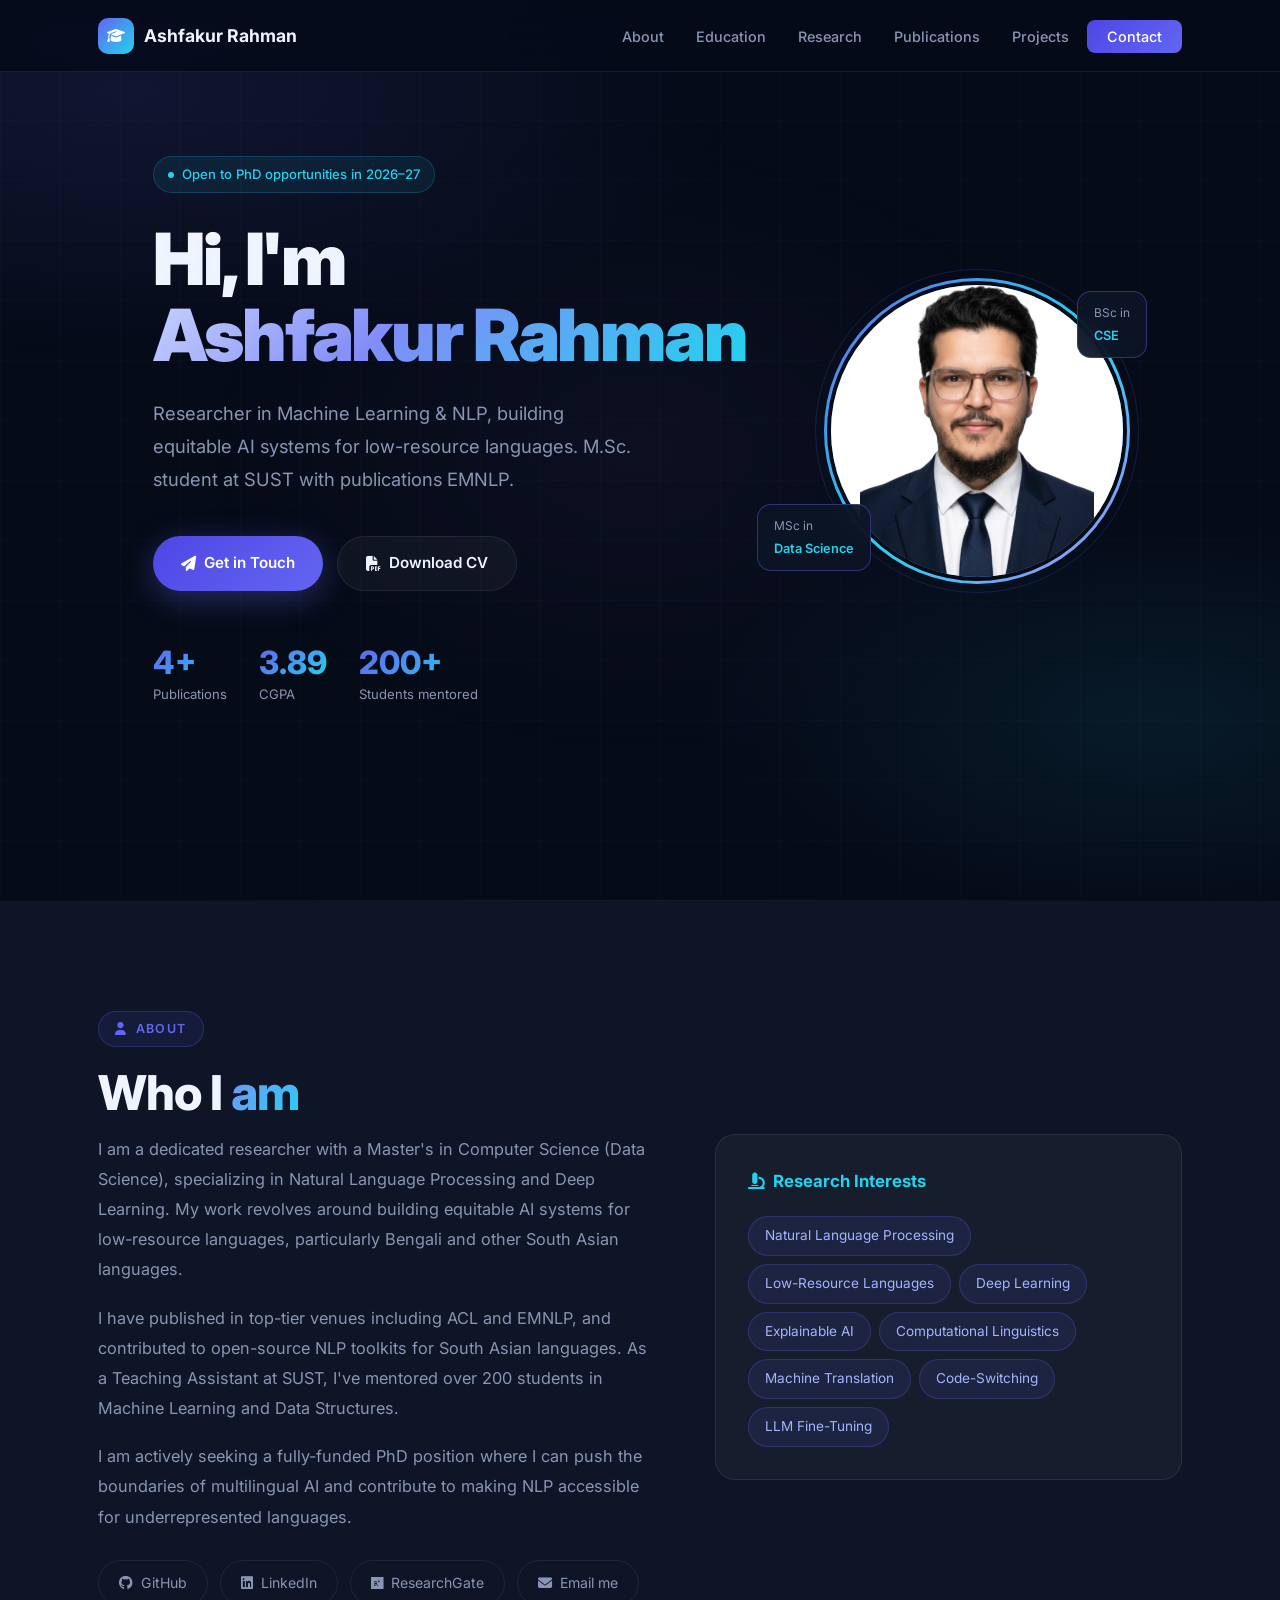
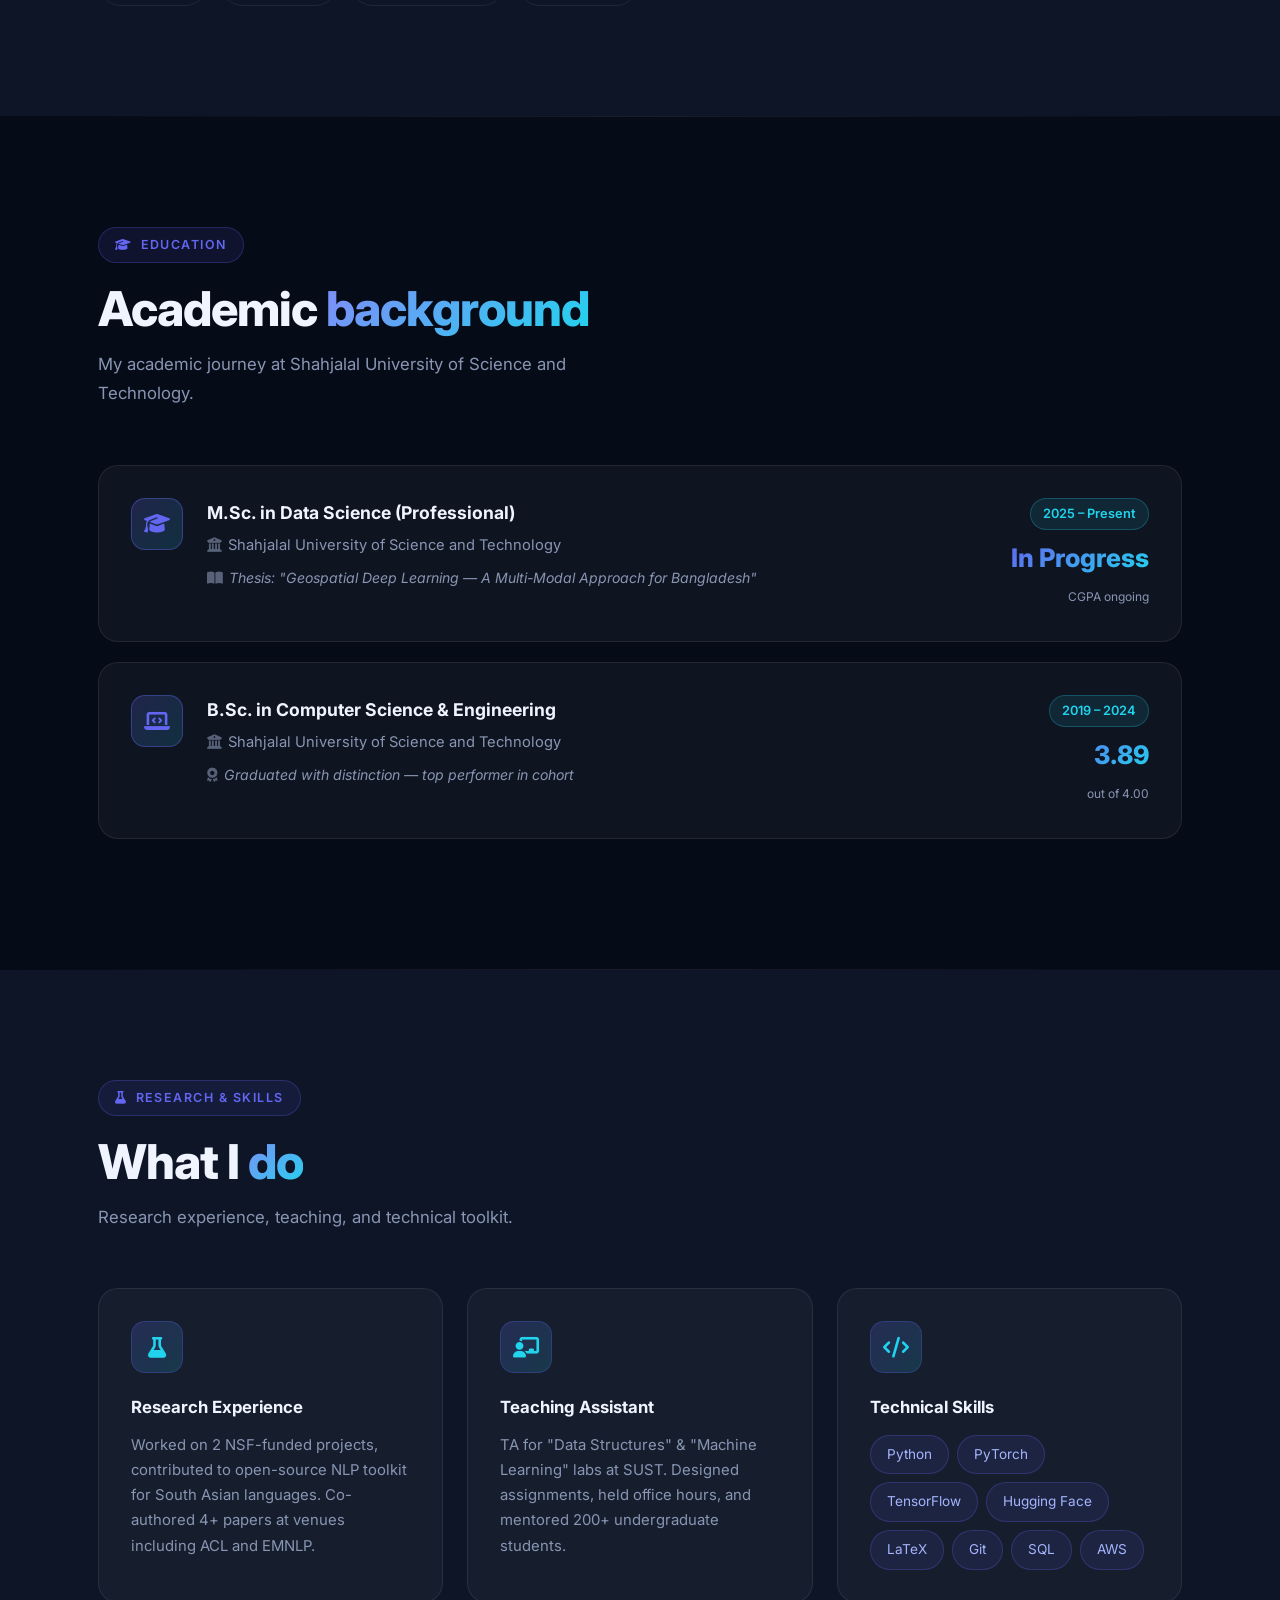
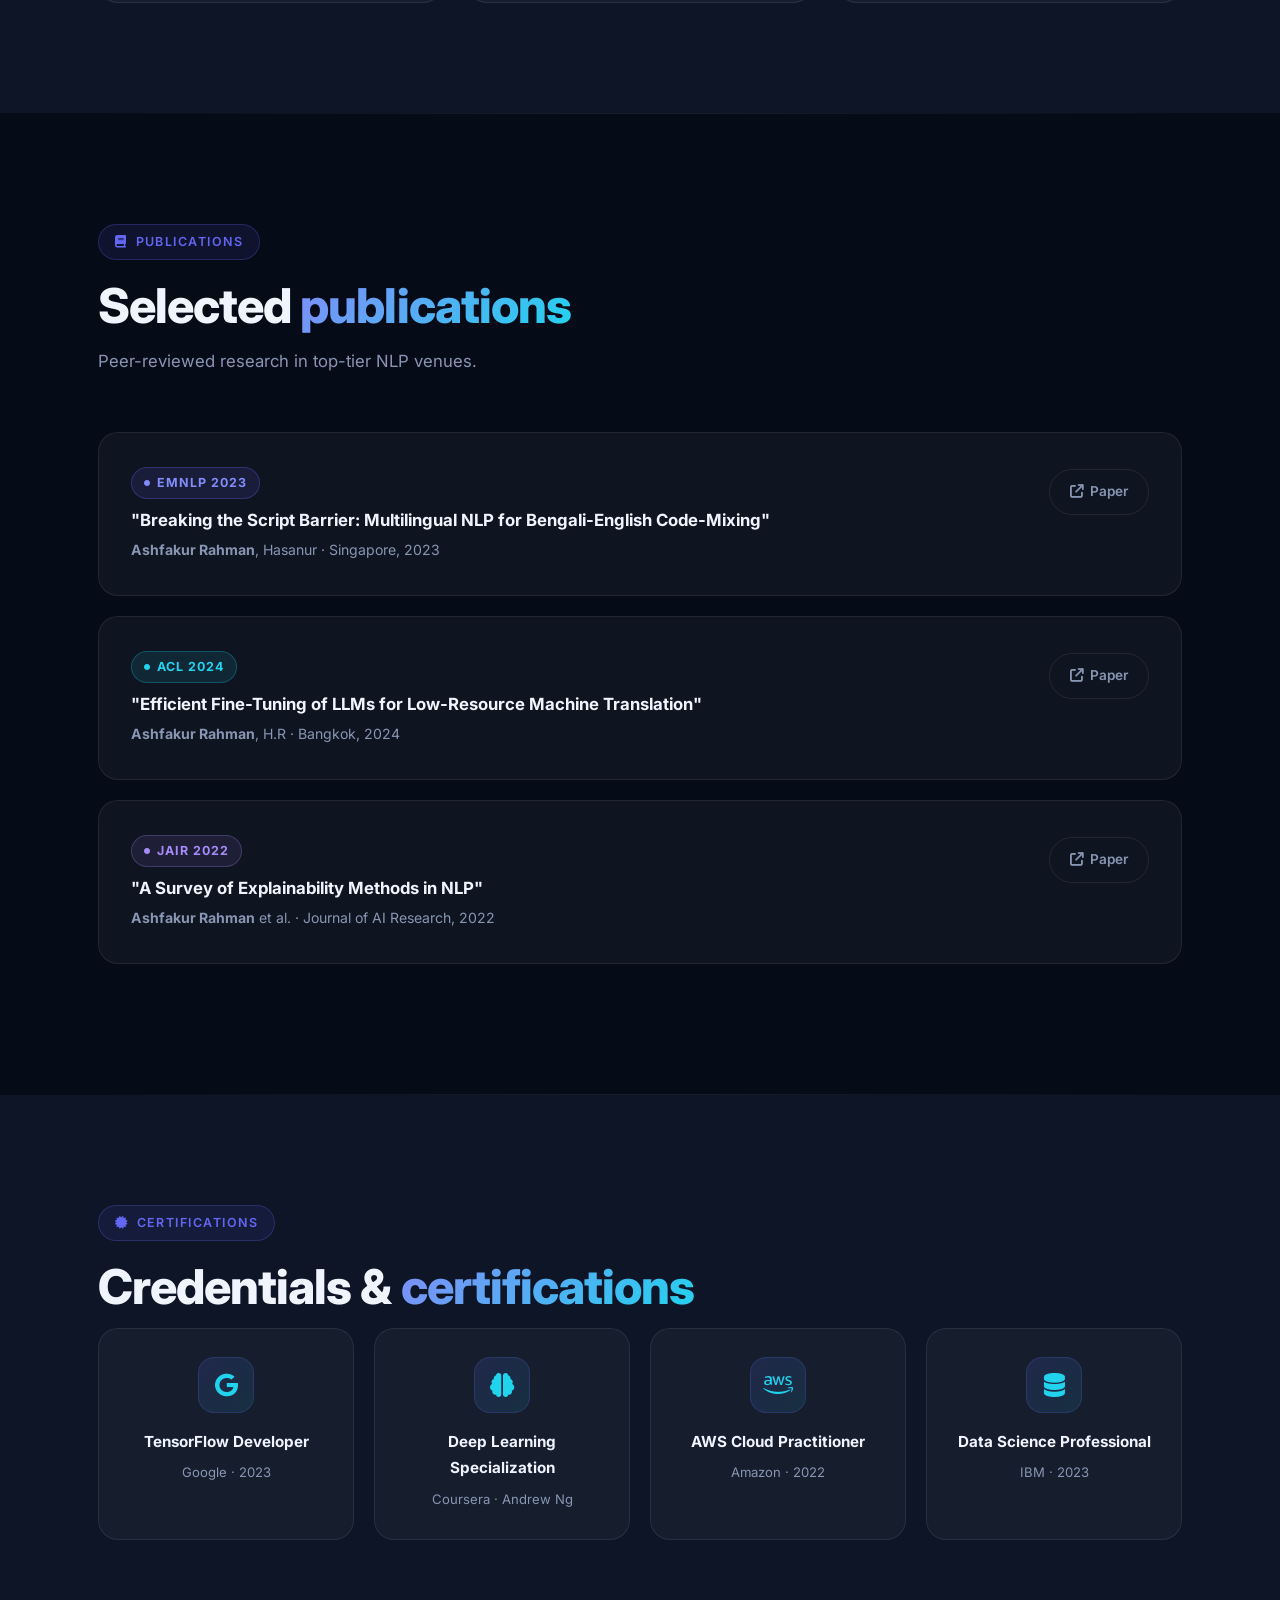
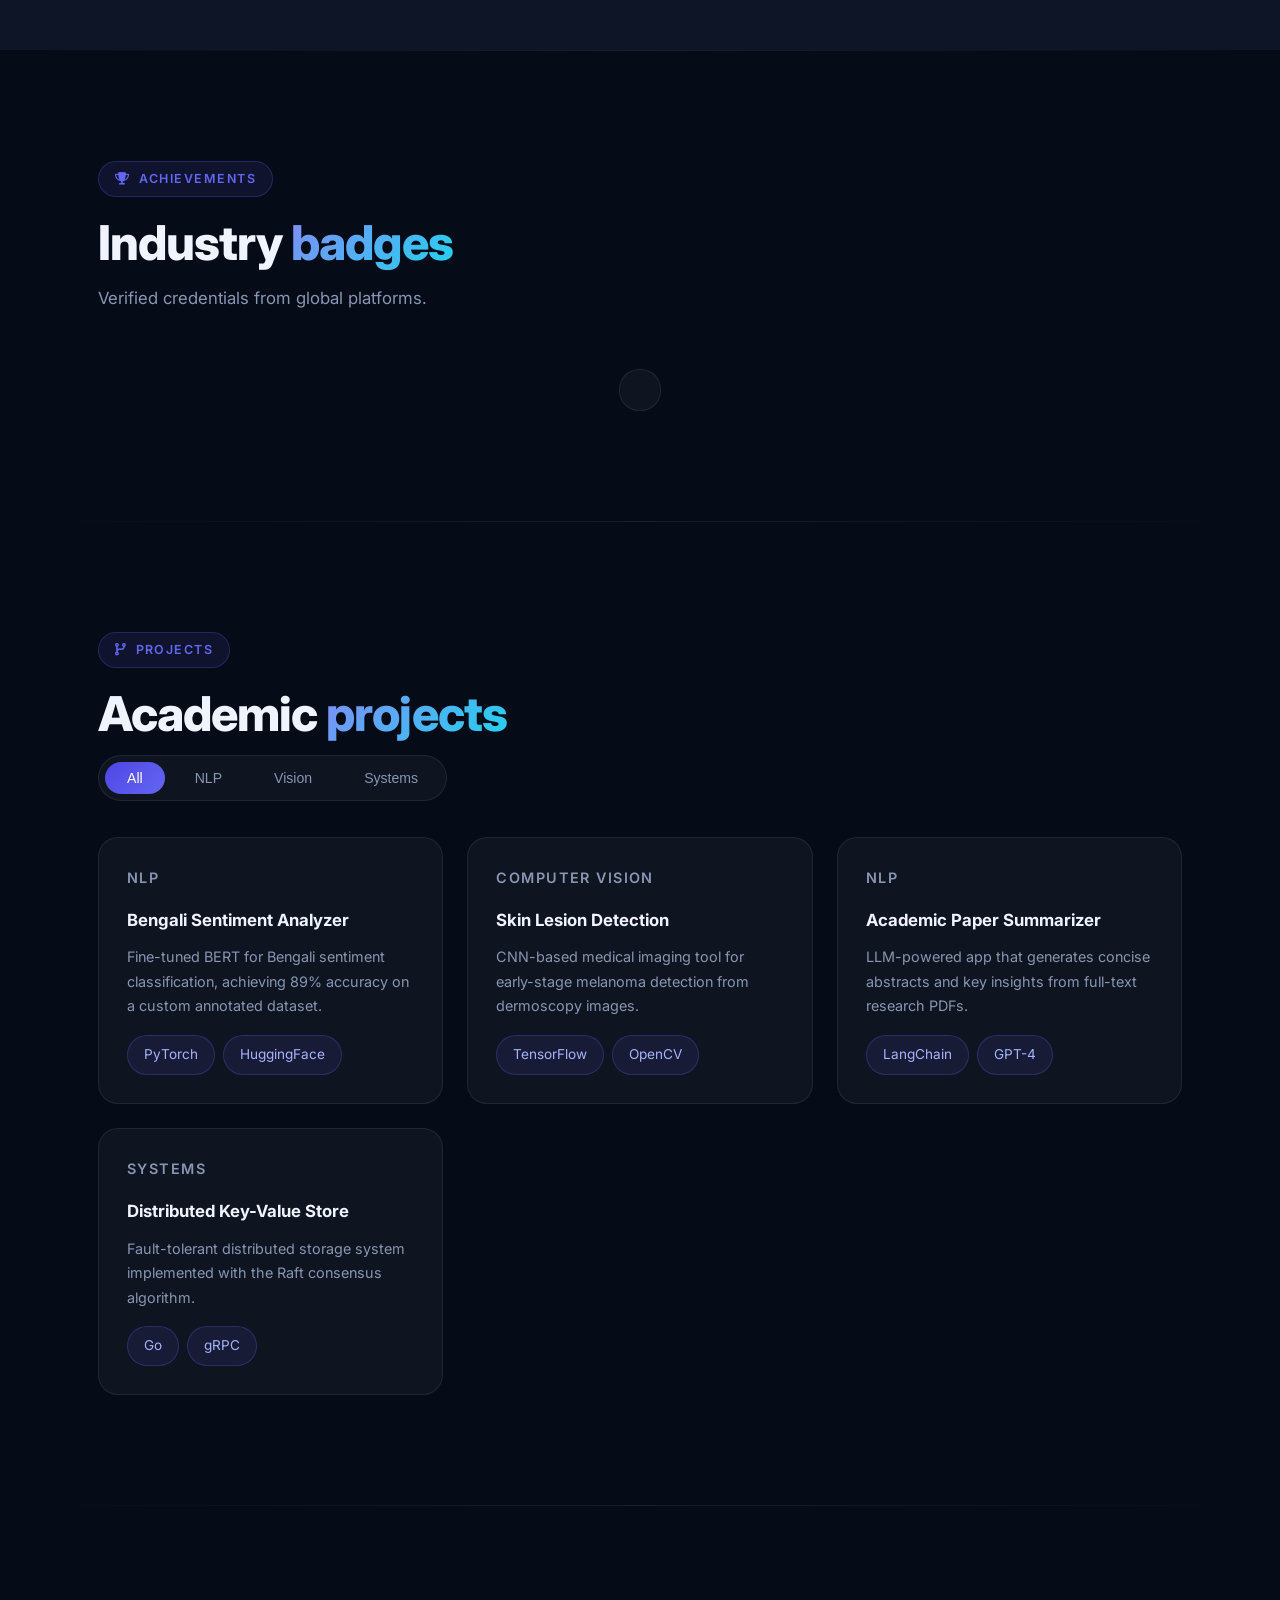
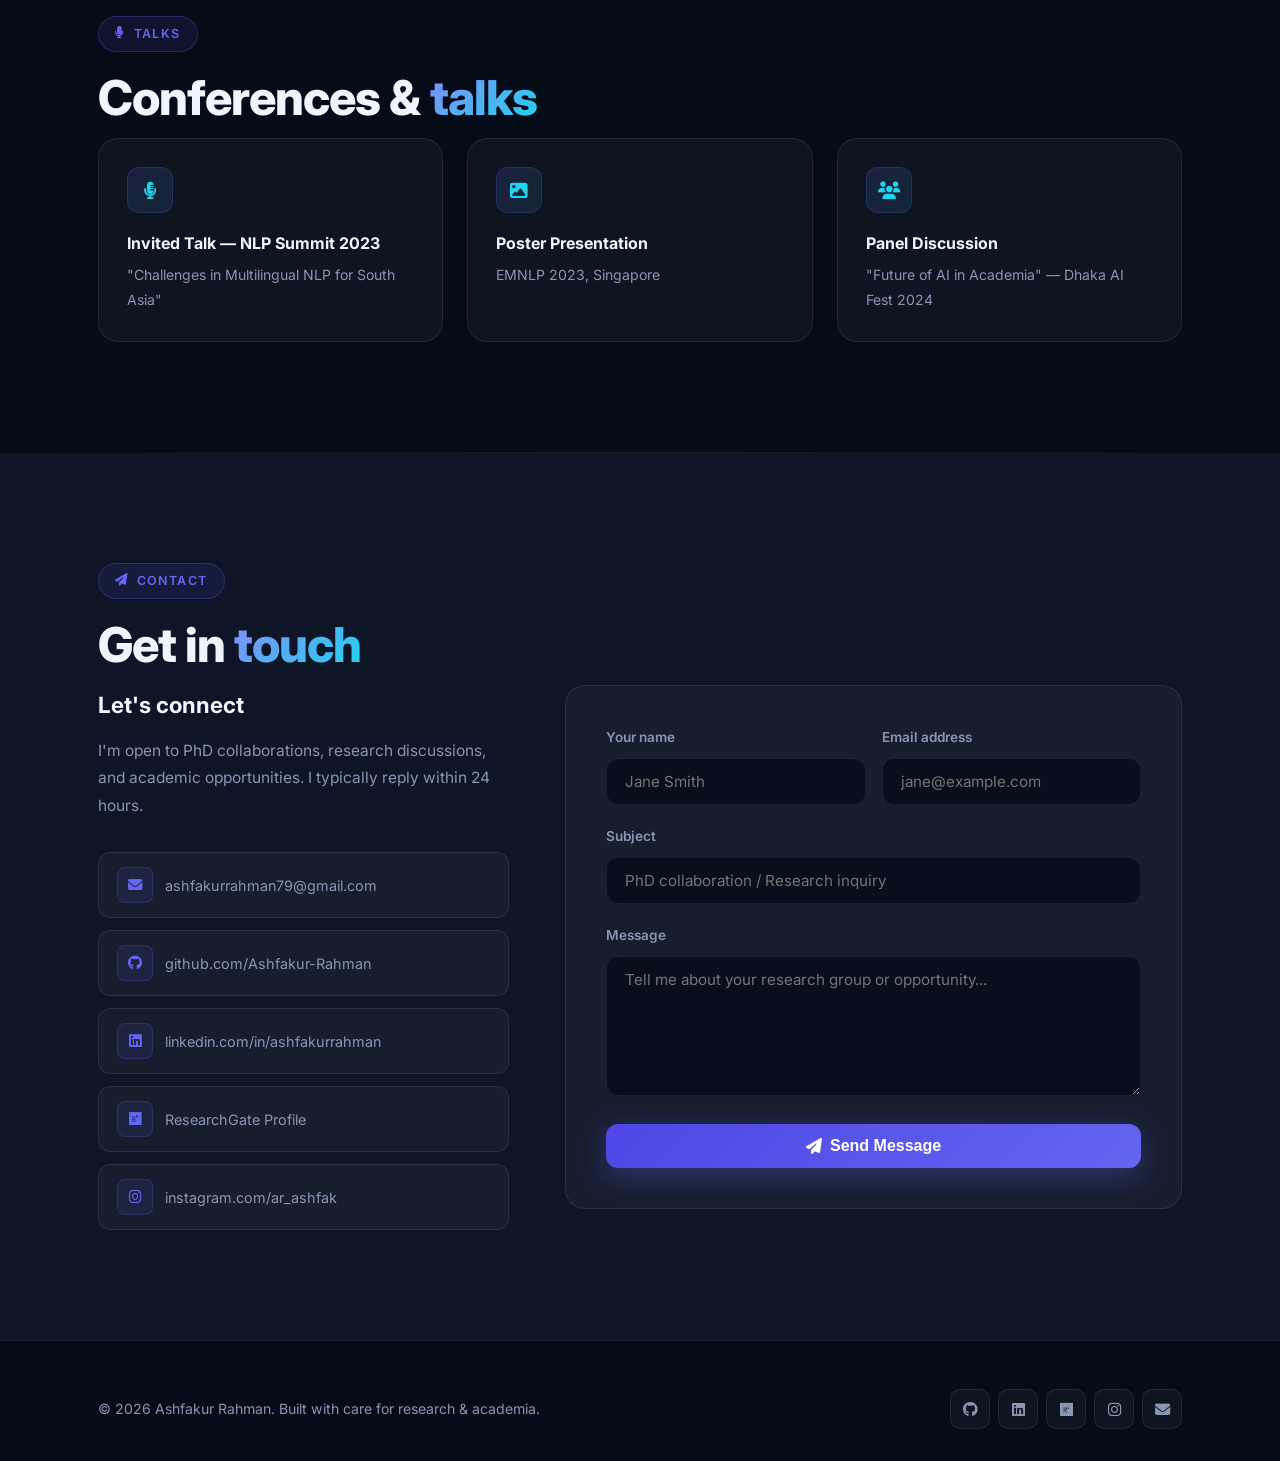
==== commit fd61d4ac: "Update index.html" ====
--- a/index.html
+++ b/index.html
@@ -1111,7 +1111,7 @@
   }
   .hero-float-card.card-2 {
     top: 5px;
-    right: -10px;
+    right: -7px;
   }
 
   .about-grid { grid-template-columns: 1fr; }
@@ -1218,7 +1218,7 @@
 </div>
 <div class="hero-float-card card-2">
   <div class="float-label">BSc in</div>
-  <div class="float-val">CSE</div>
+  <div class="float-val float-accent">CSE</div>
 </div>
       </div>
     </div>
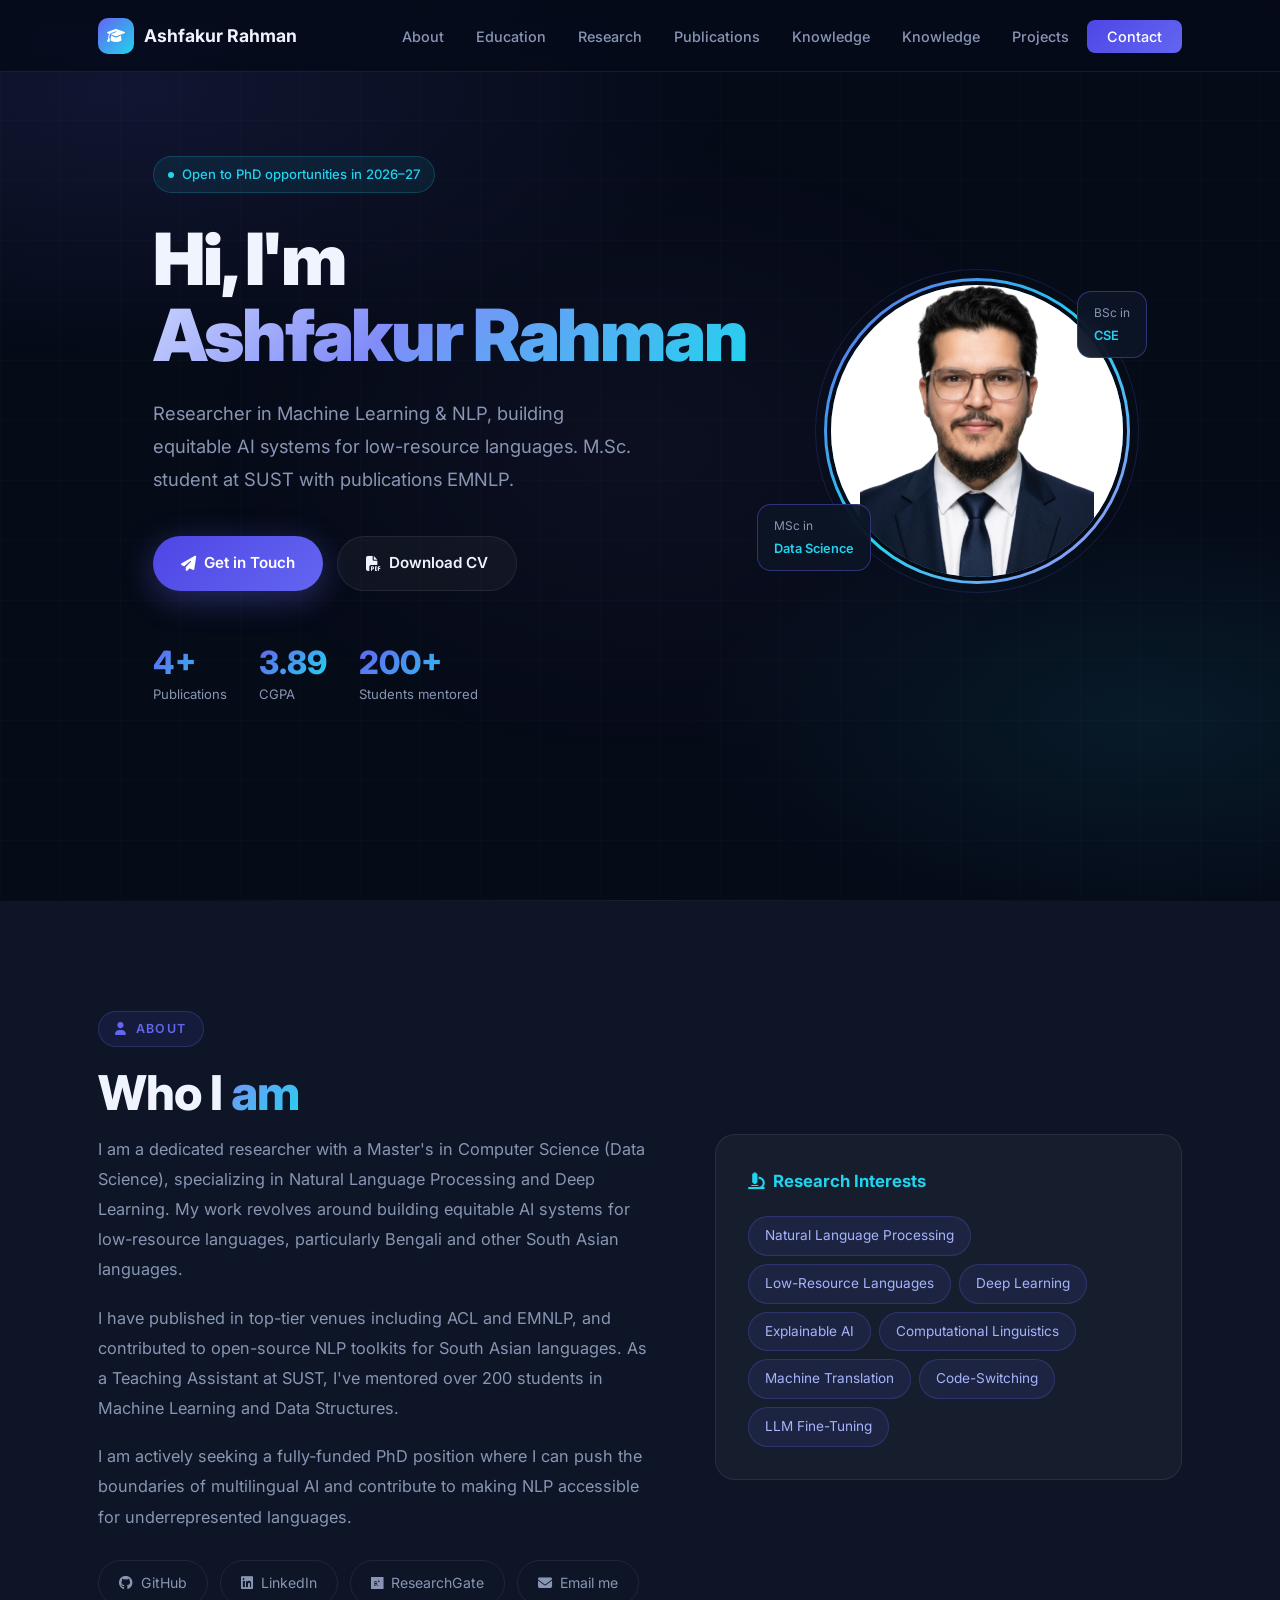
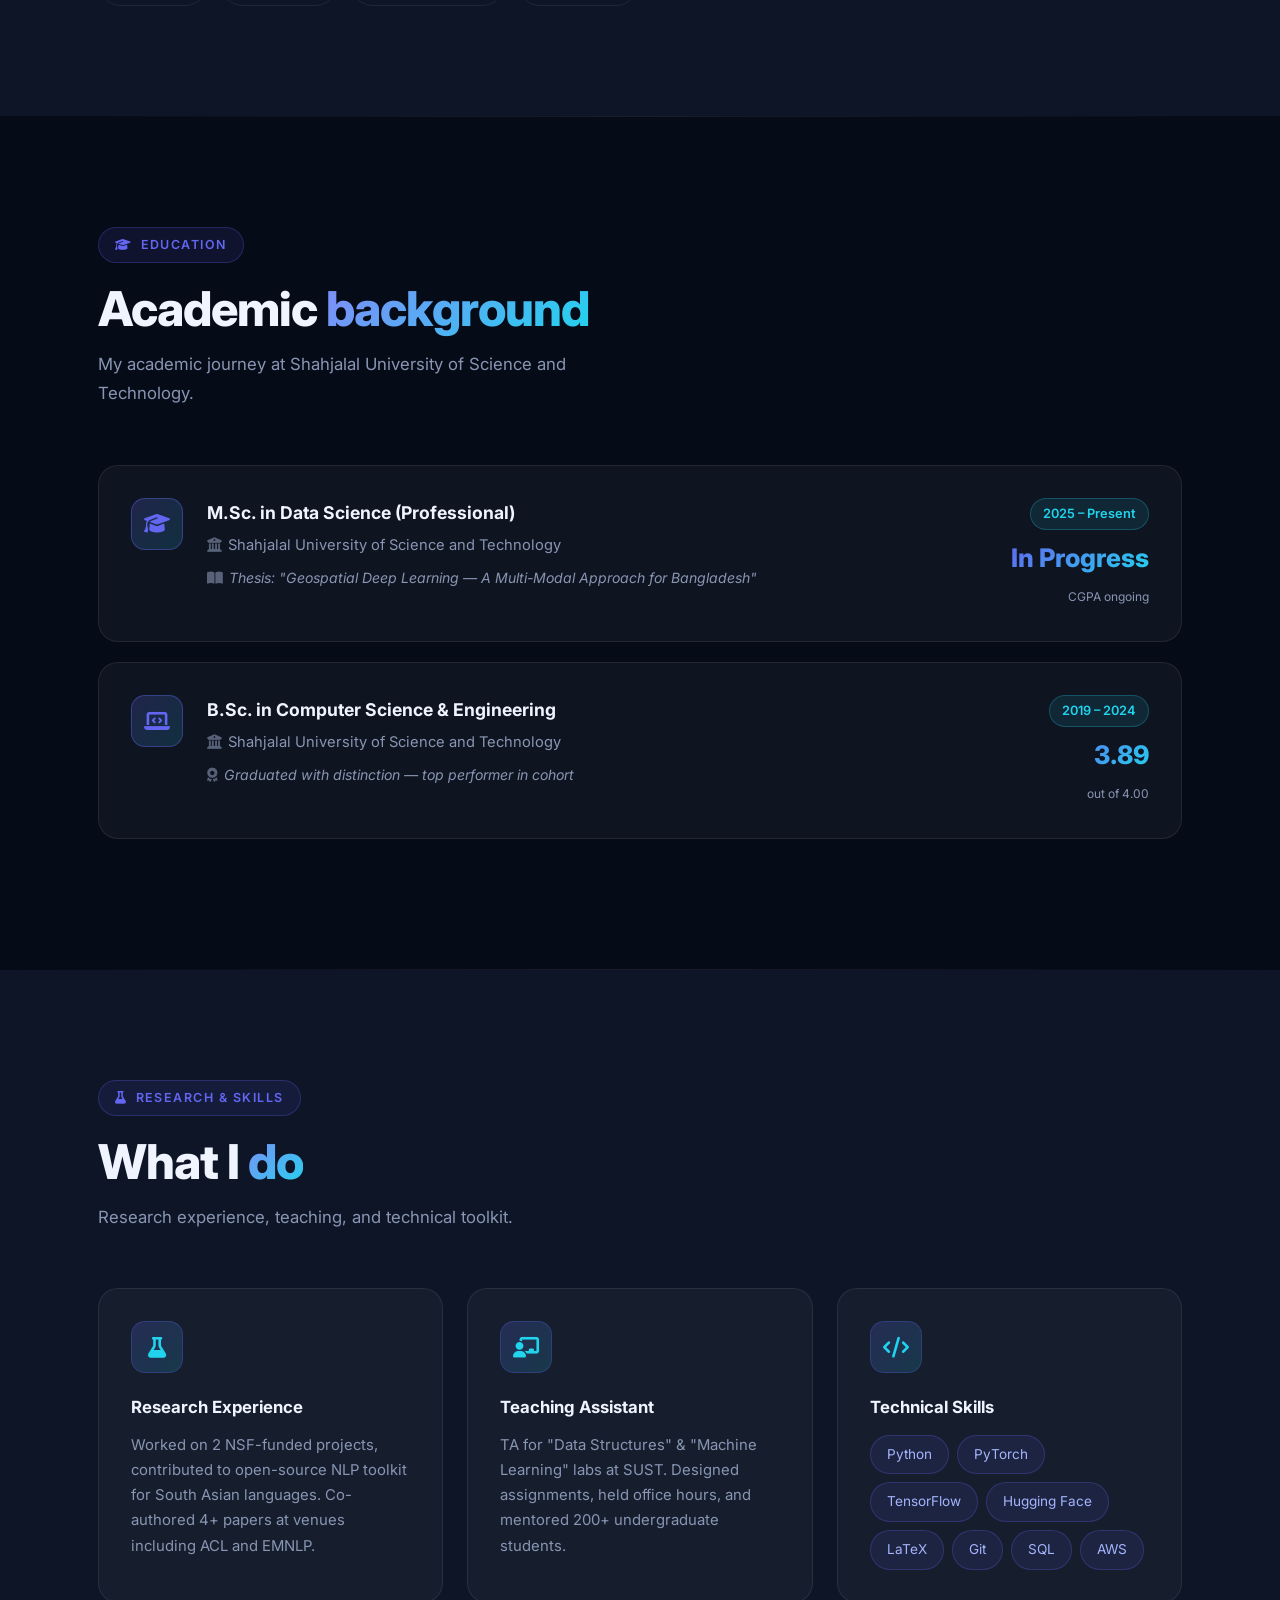
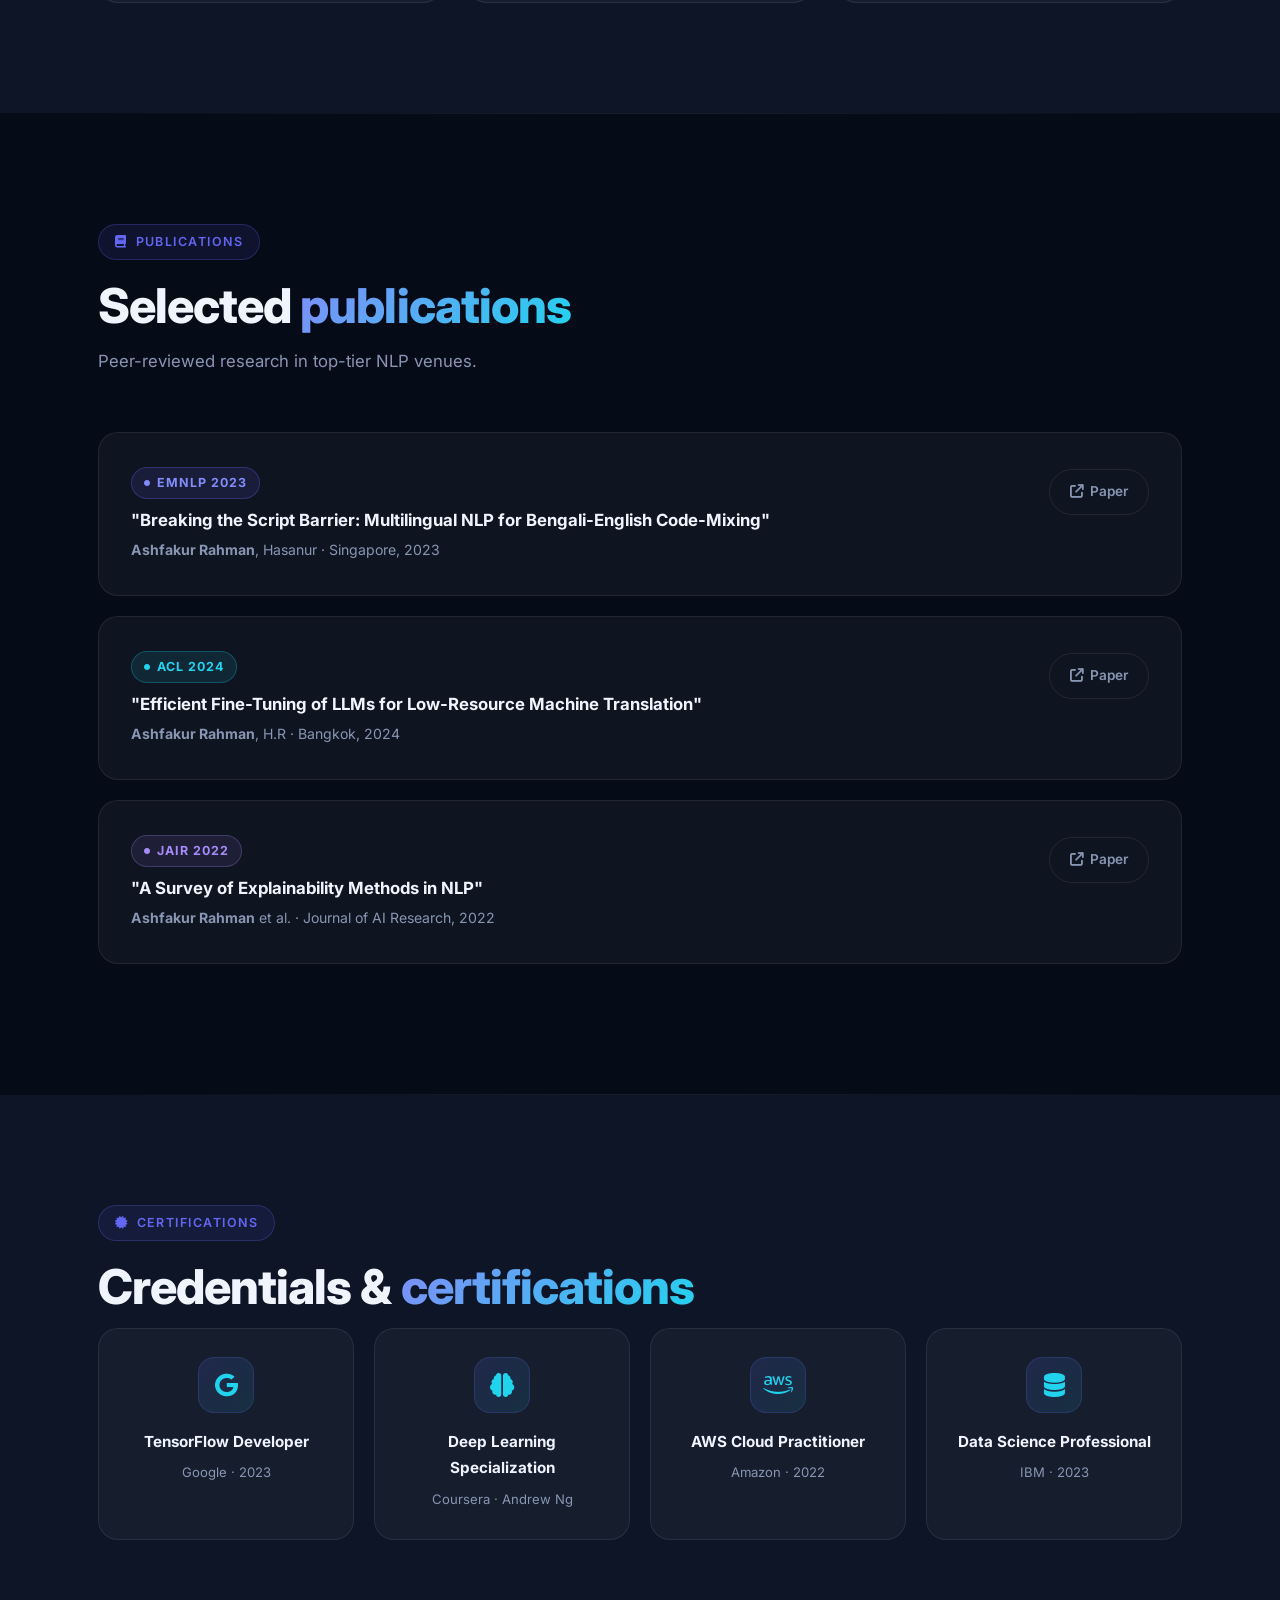
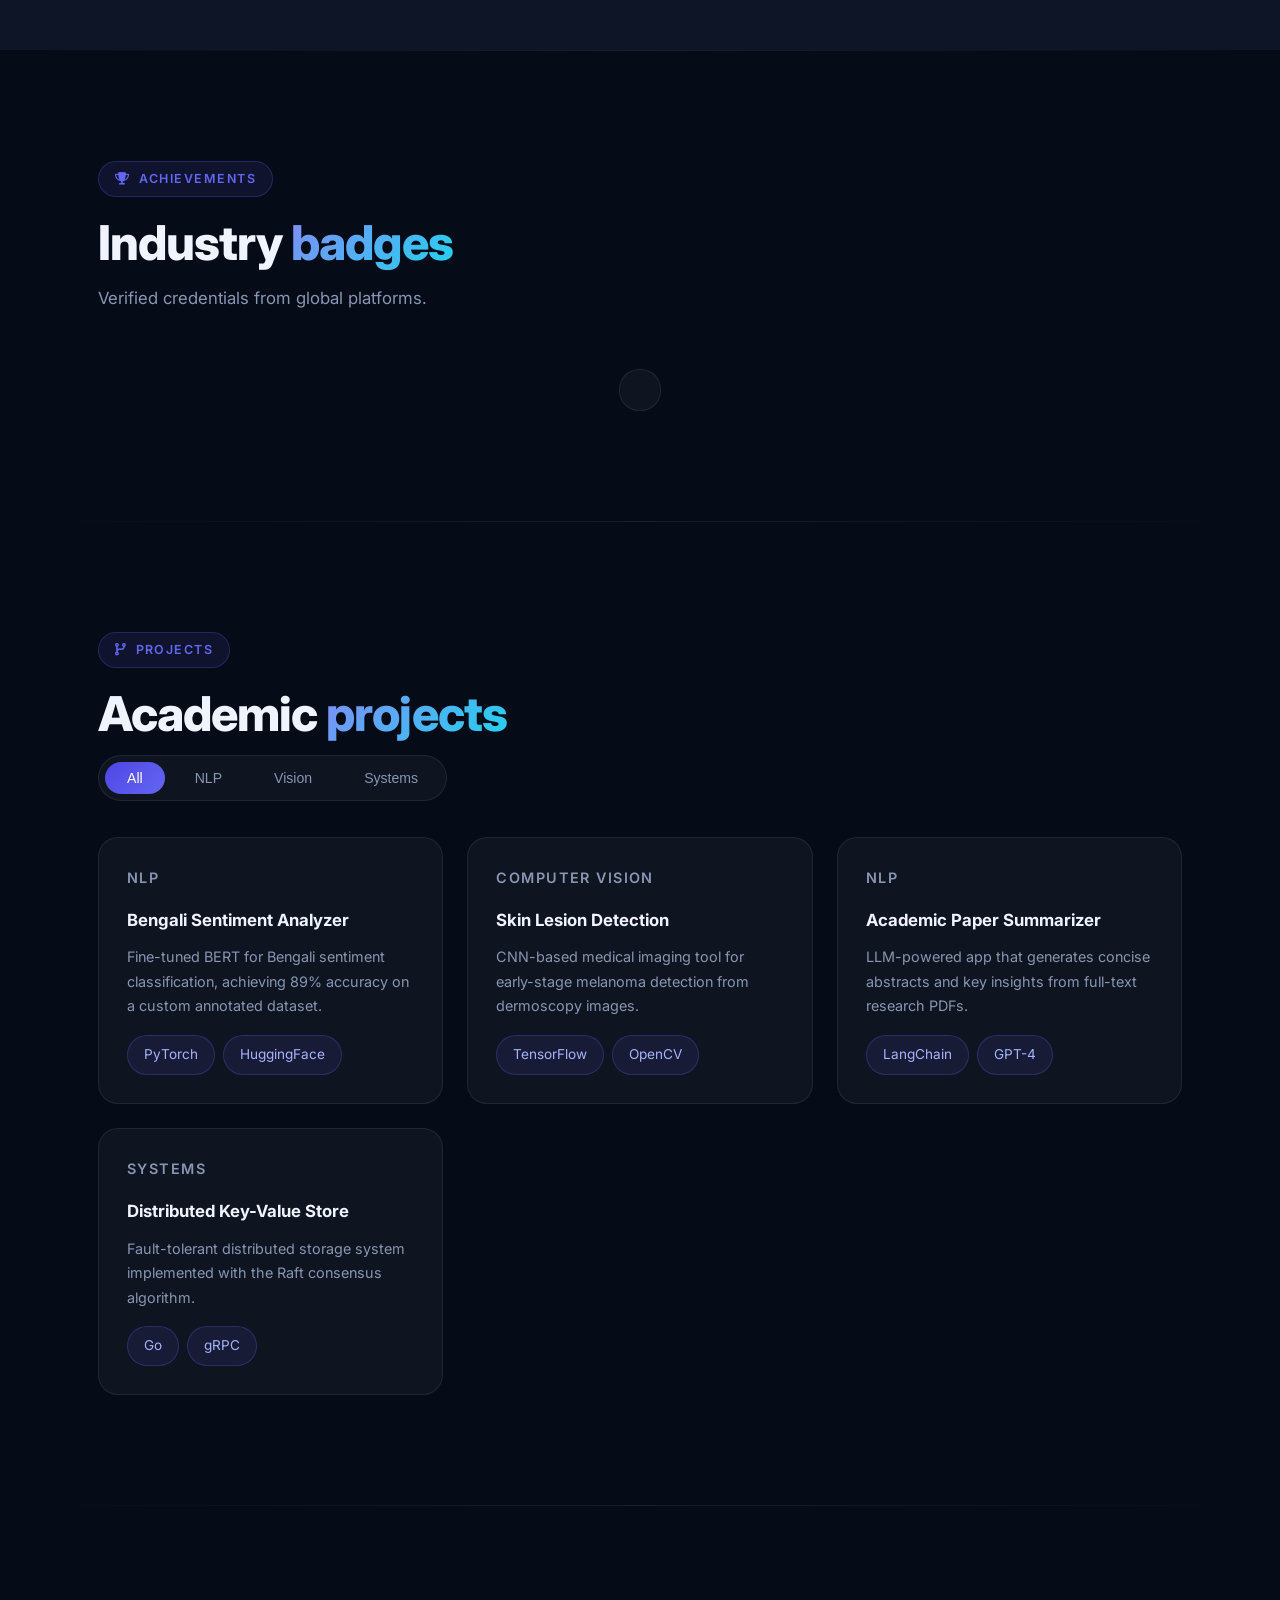
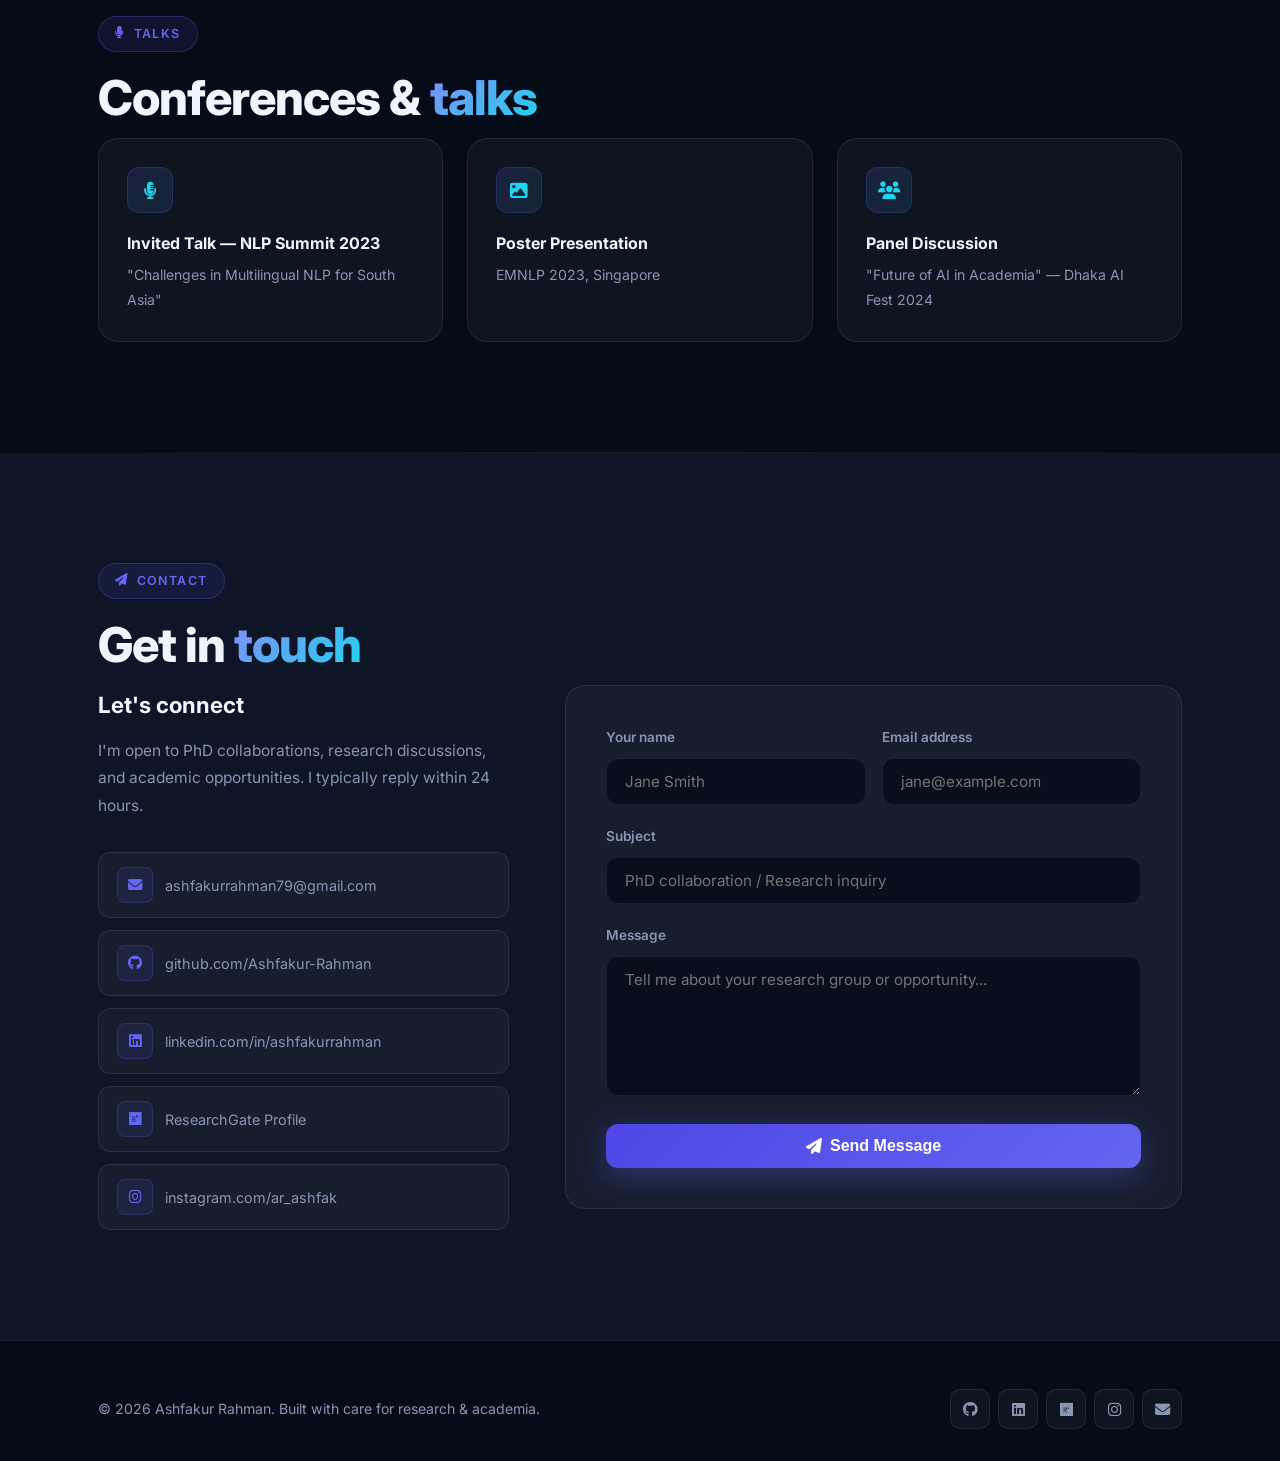
==== commit 75a1e53d: "Add Knowledge Library to portfolio navigation" ====
--- a/index.html
+++ b/index.html
@@ -1145,7 +1145,9 @@
         <li><a href="#about">About</a></li>
         <li><a href="#education">Education</a></li>
         <li><a href="#research">Research</a></li>
-        <li><a href="#publications">Publications</a></li>
+        <li><a href="#publications">Publications</a>
+  <a href="knowledge/">Knowledge</a></li>
+        <li><a href="knowledge/">Knowledge</a></li>
         <li><a href="#projects">Projects</a></li>
         <li><a href="#contact" class="nav-cta">Contact</a></li>
       </ul>
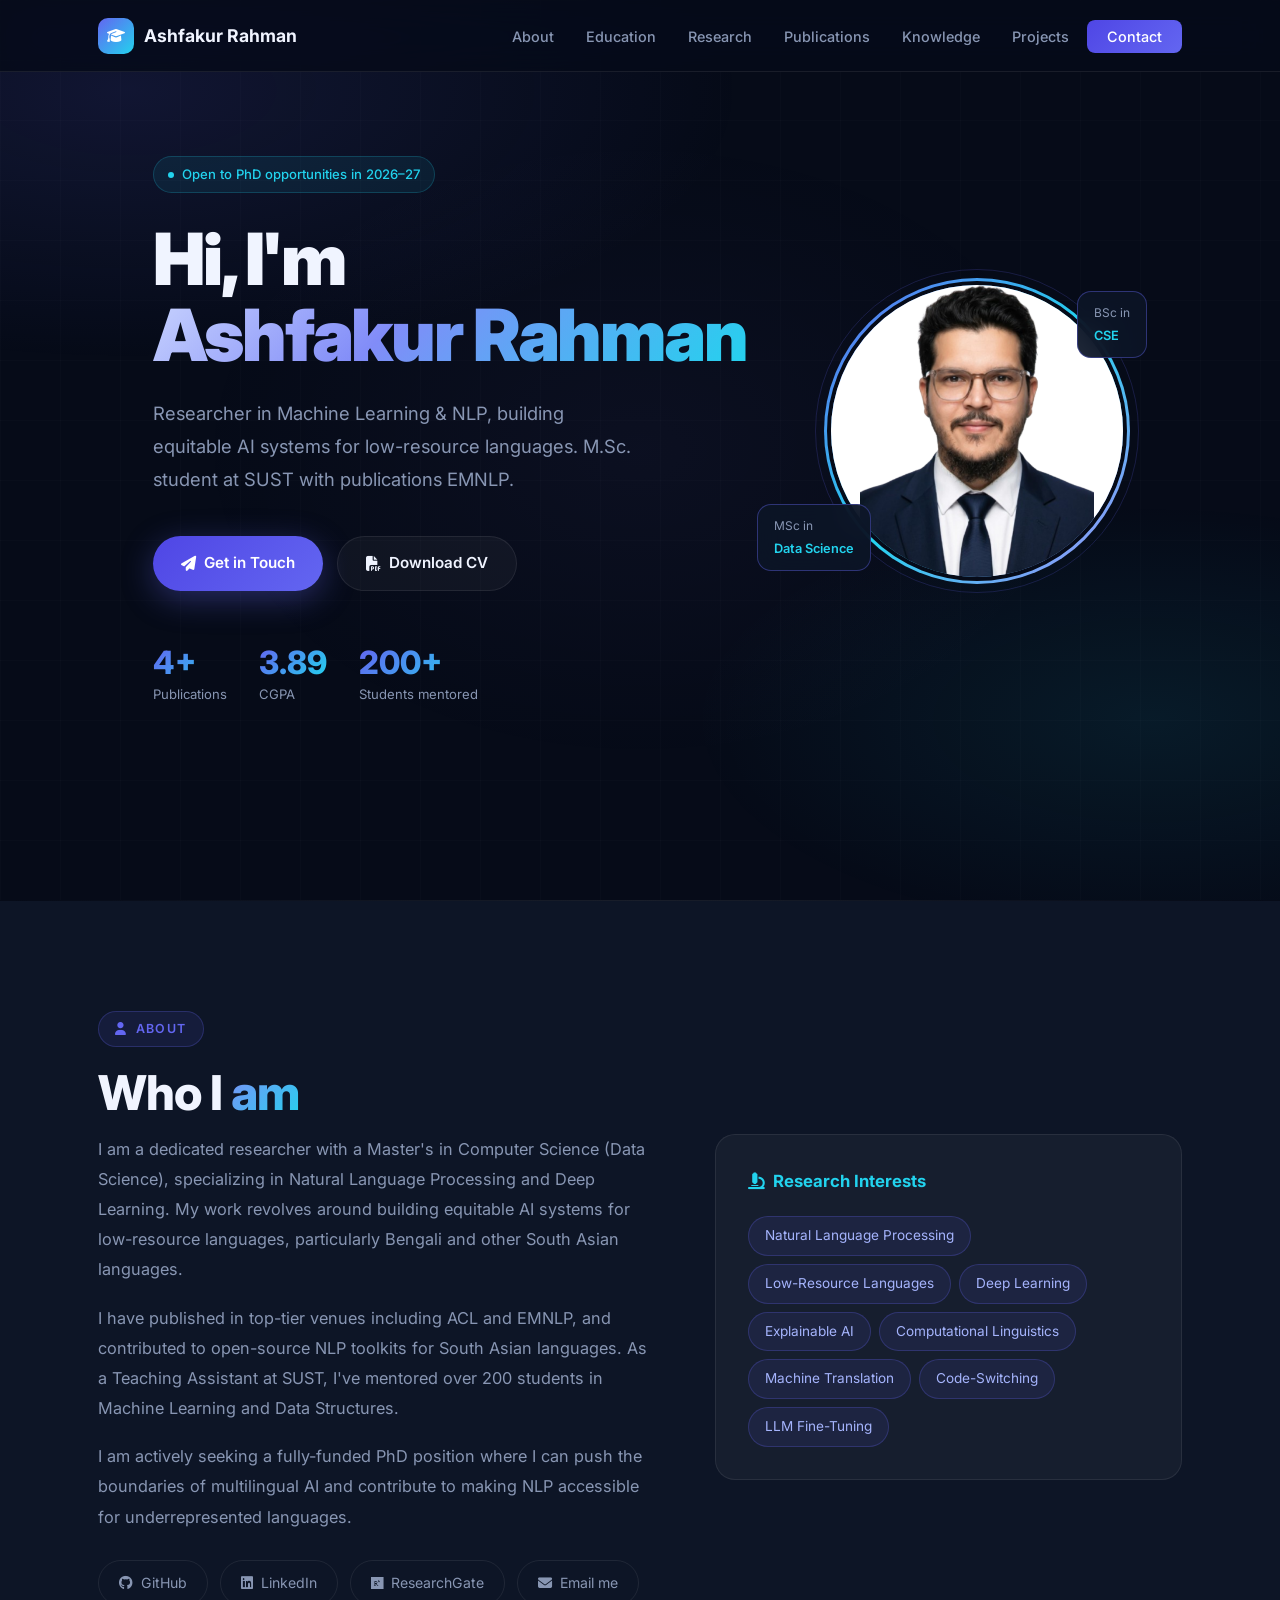
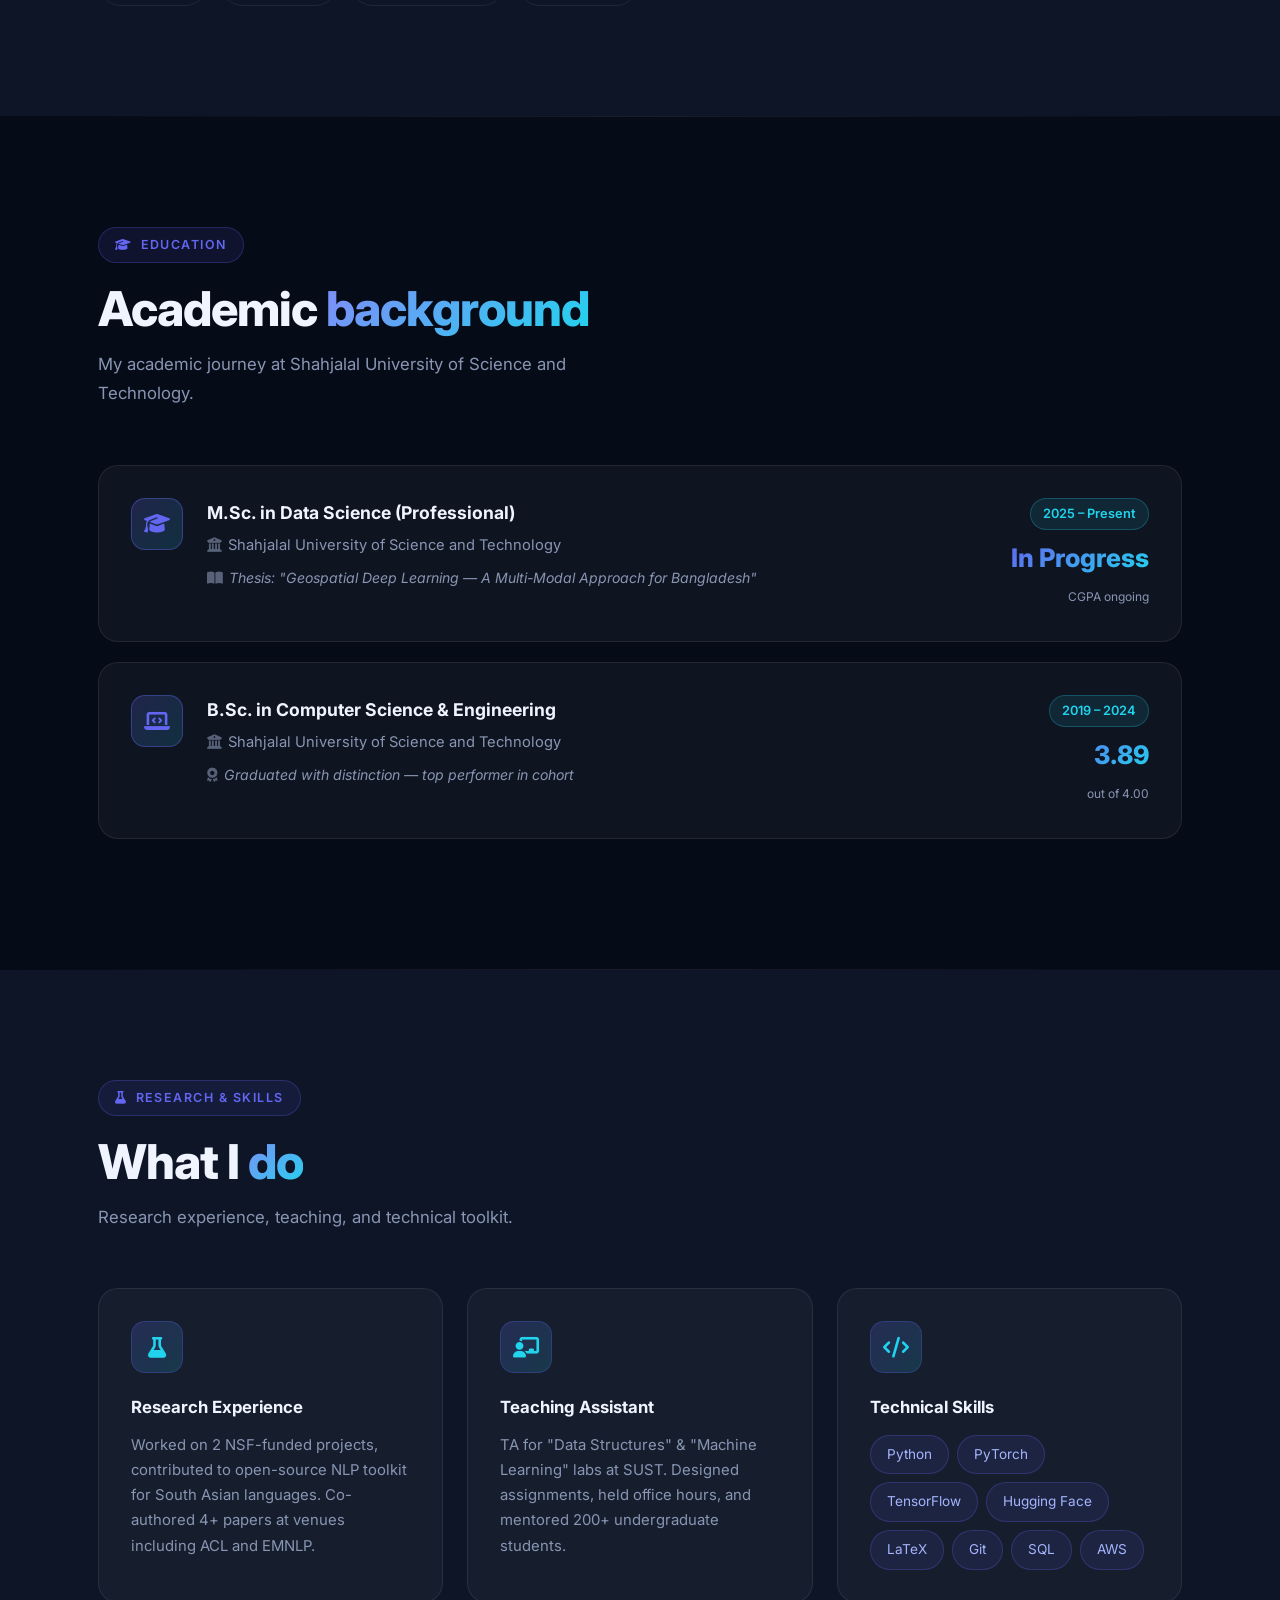
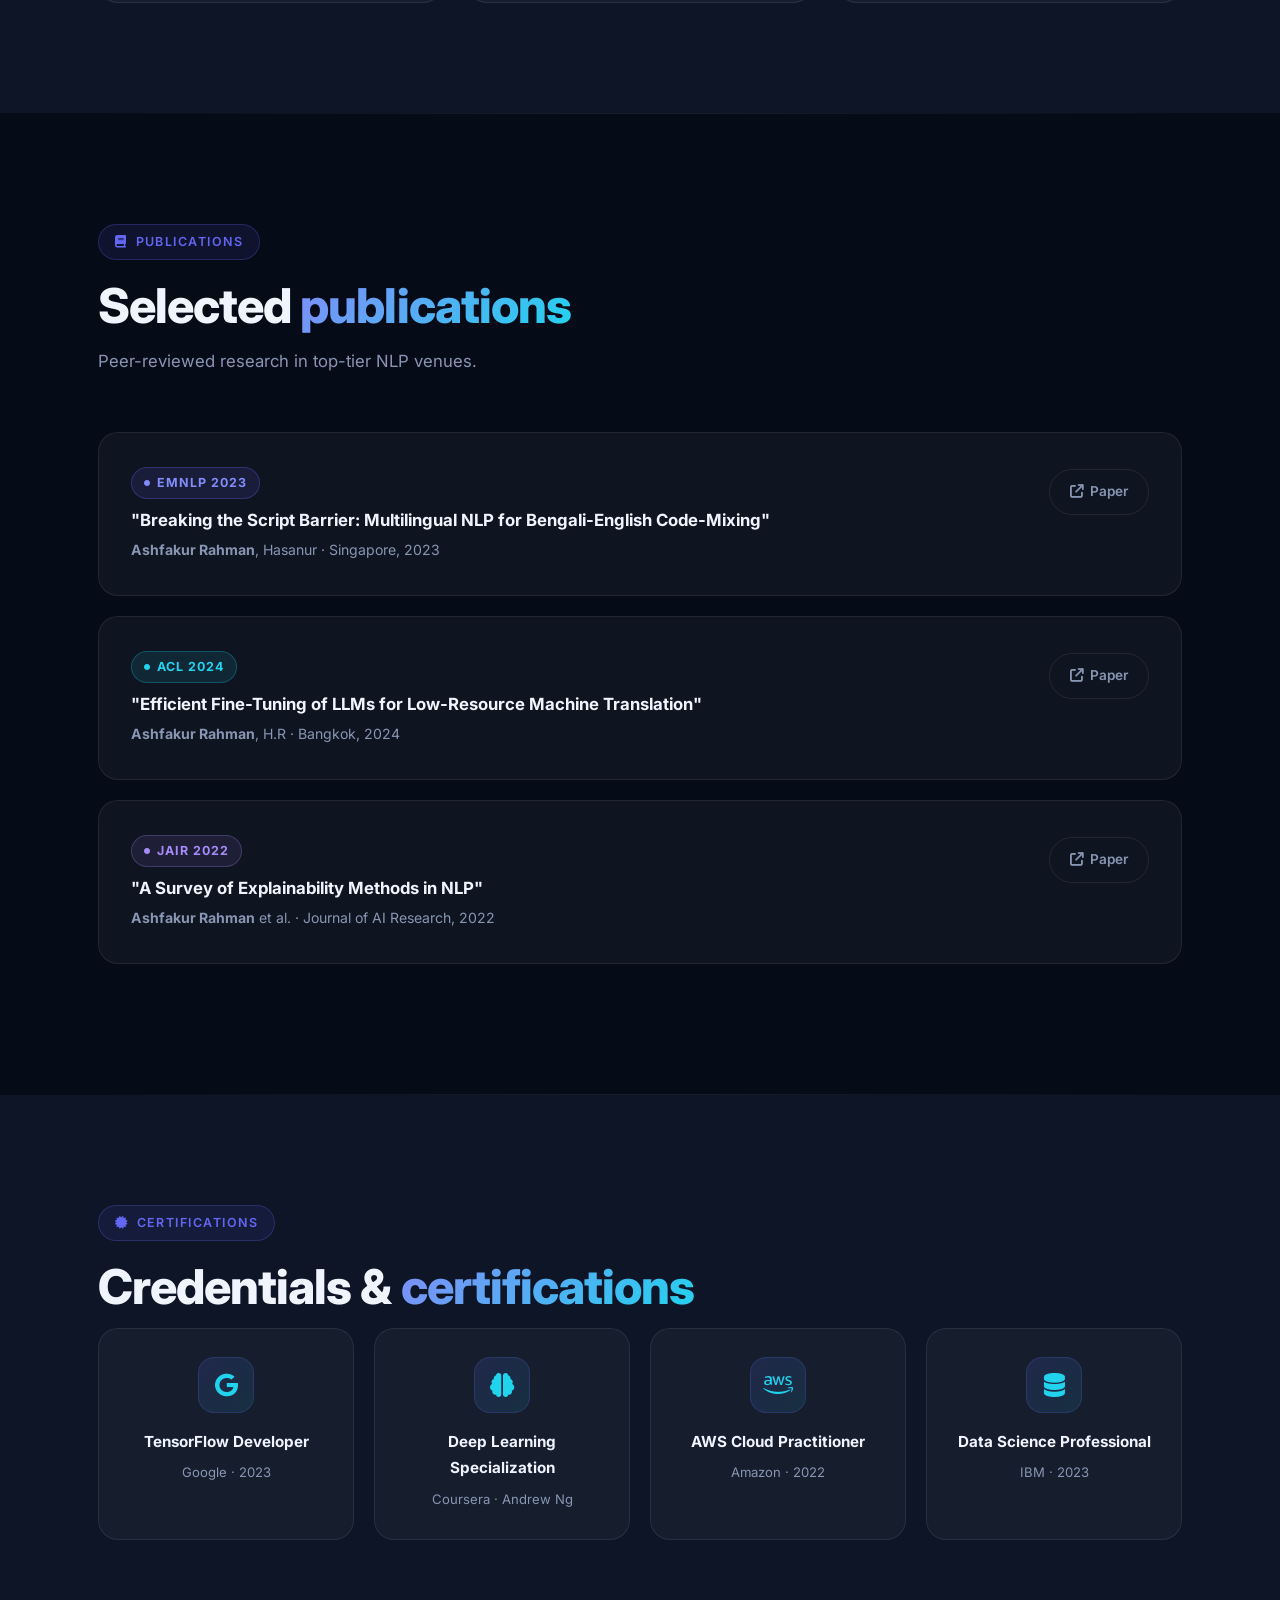
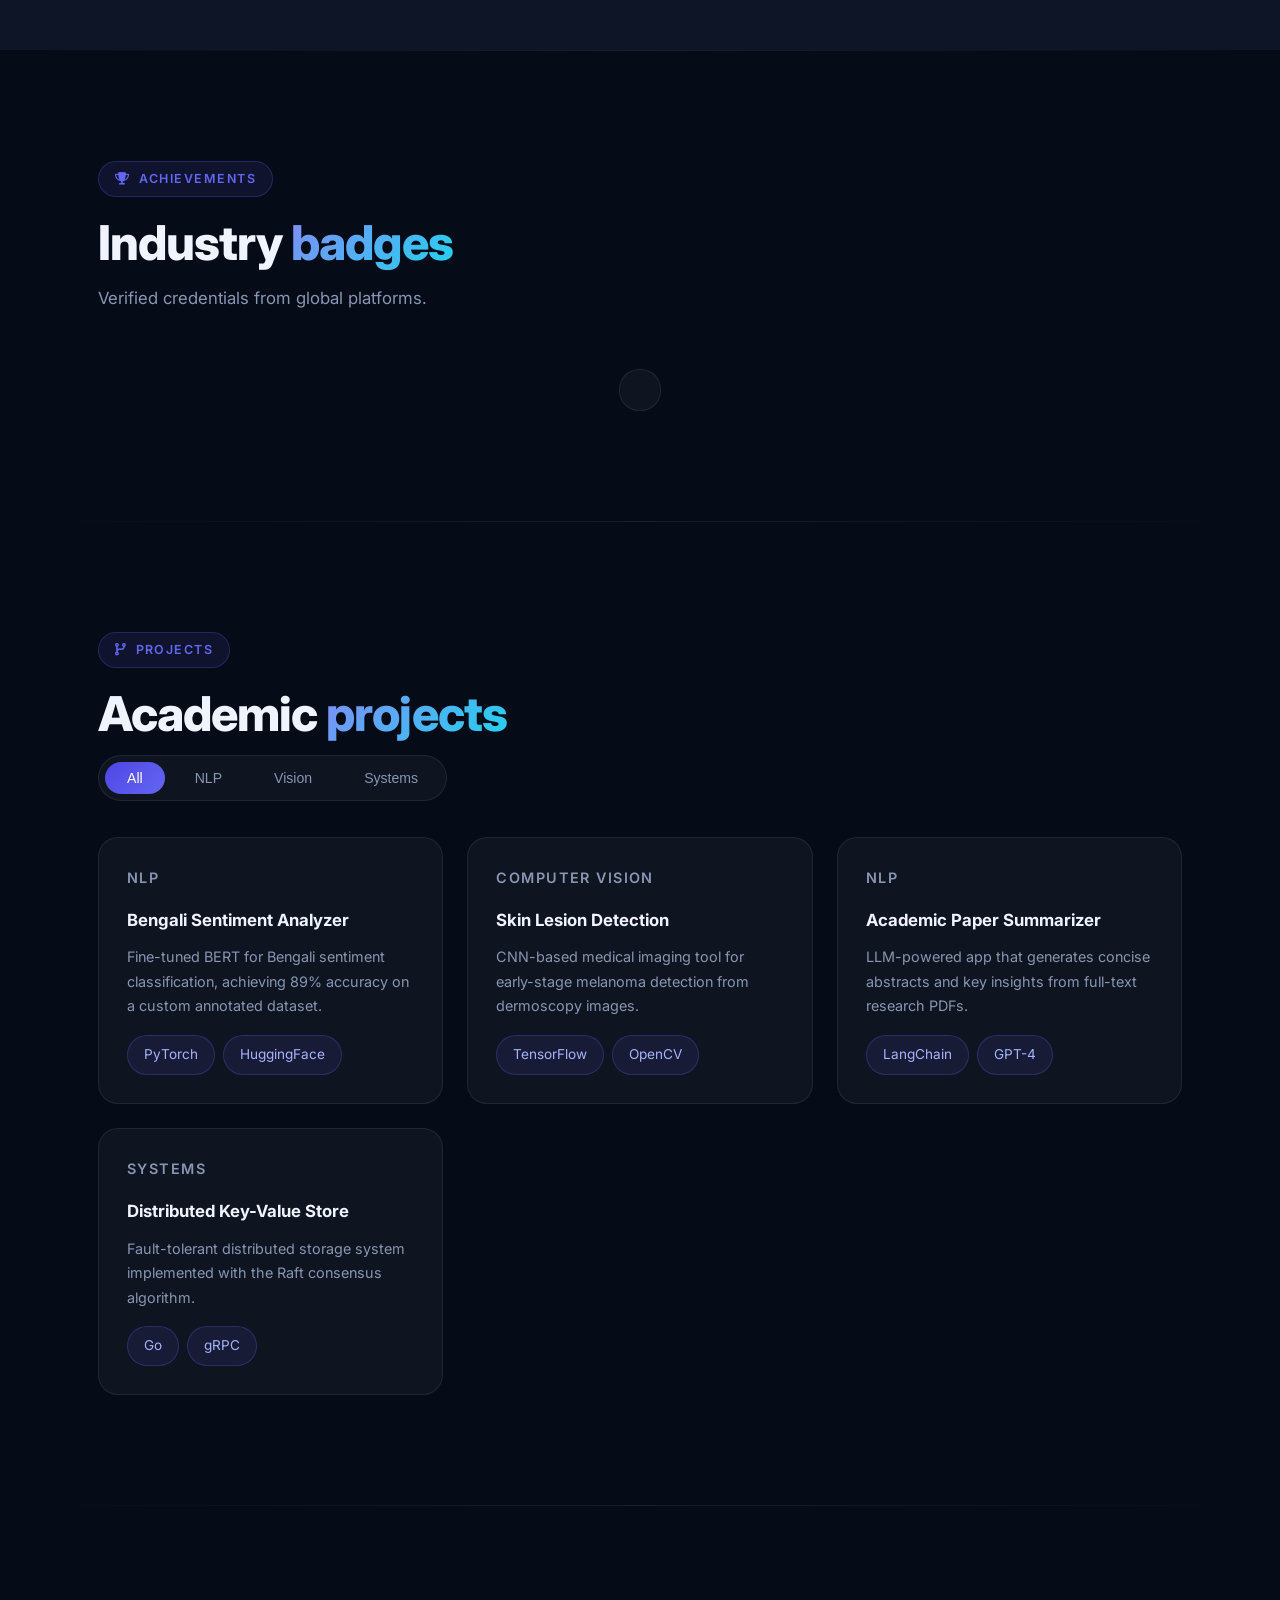
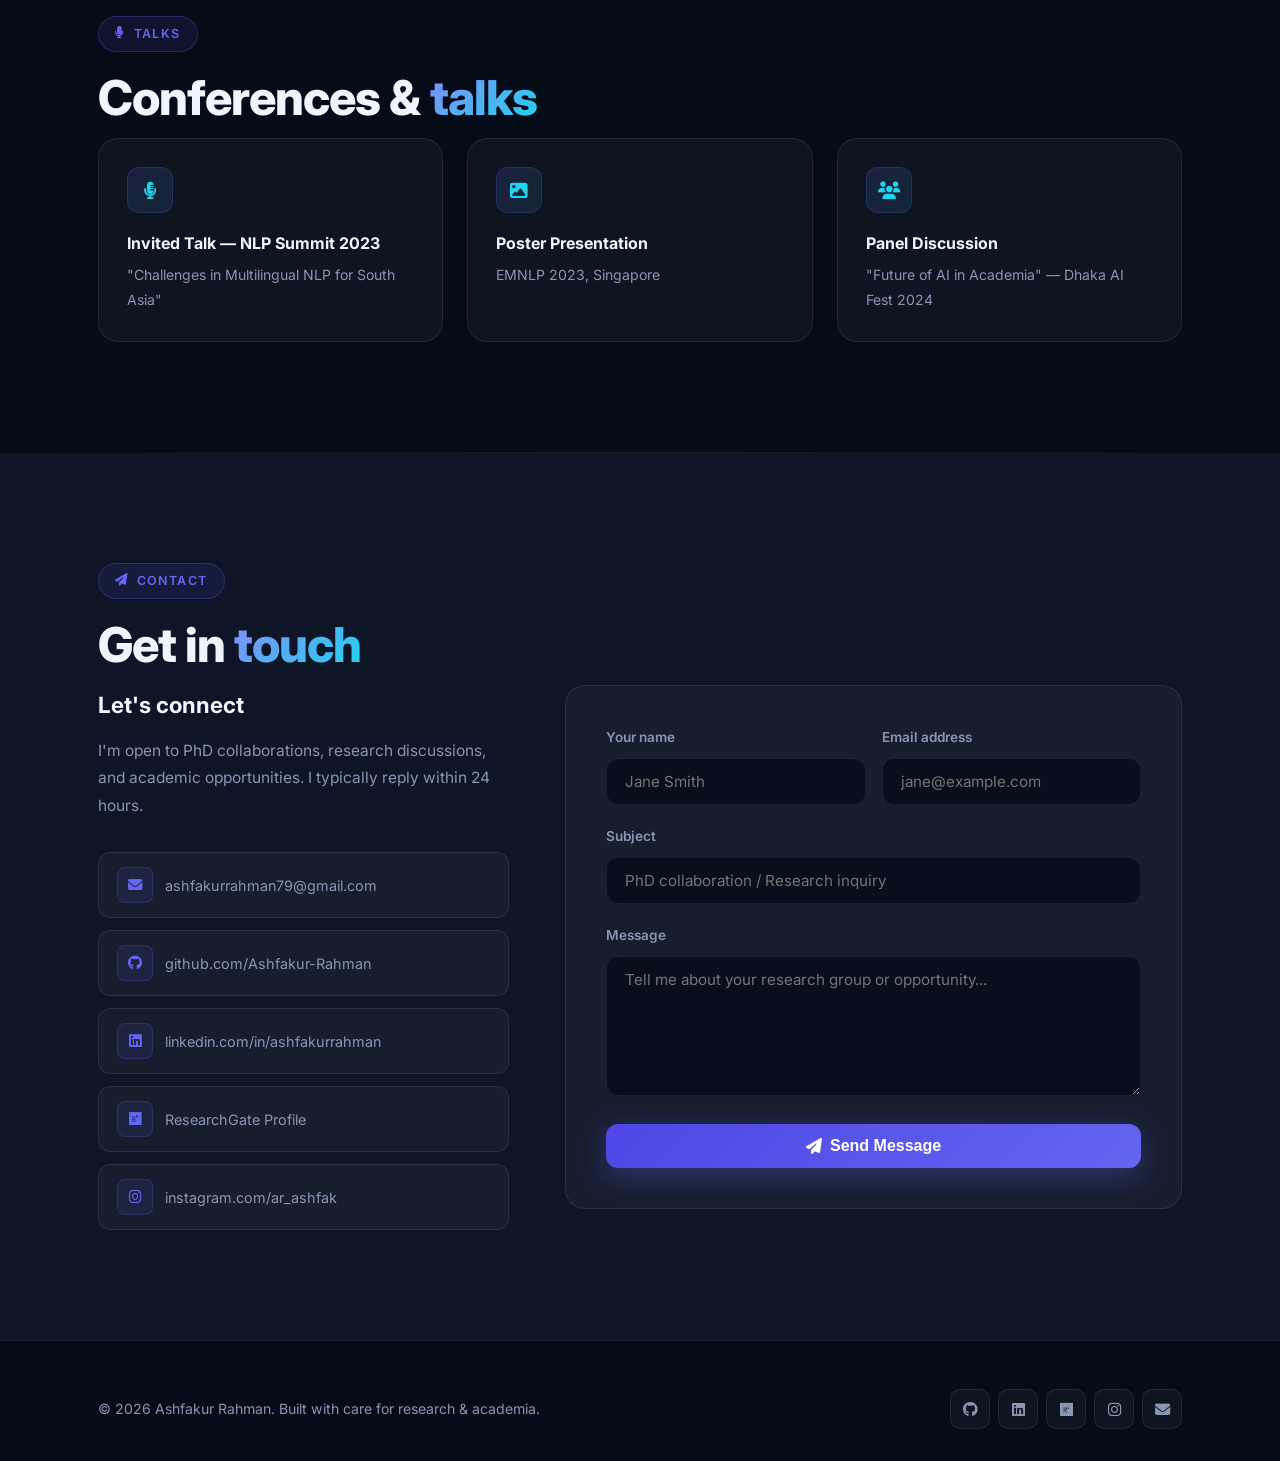
==== commit 0264a0e0: "Fix Knowledge Library portfolio navigation" ====
--- a/index.html
+++ b/index.html
@@ -1145,8 +1145,7 @@
         <li><a href="#about">About</a></li>
         <li><a href="#education">Education</a></li>
         <li><a href="#research">Research</a></li>
-        <li><a href="#publications">Publications</a>
-  <a href="knowledge/">Knowledge</a></li>
+        <li><a href="#publications">Publications</a></li>
         <li><a href="knowledge/">Knowledge</a></li>
         <li><a href="#projects">Projects</a></li>
         <li><a href="#contact" class="nav-cta">Contact</a></li>
@@ -1163,7 +1162,8 @@
   <a href="#about">About</a>
   <a href="#education">Education</a>
   <a href="#research">Research</a>
-  <a href="#publications">Publications</a>
+  <a href="#publications">Publications</a>
+  <a href="knowledge/">Knowledge</a>
   <a href="#certifications">Certifications</a>
   <a href="#projects">Projects</a>
   <a href="#talks">Talks</a>
